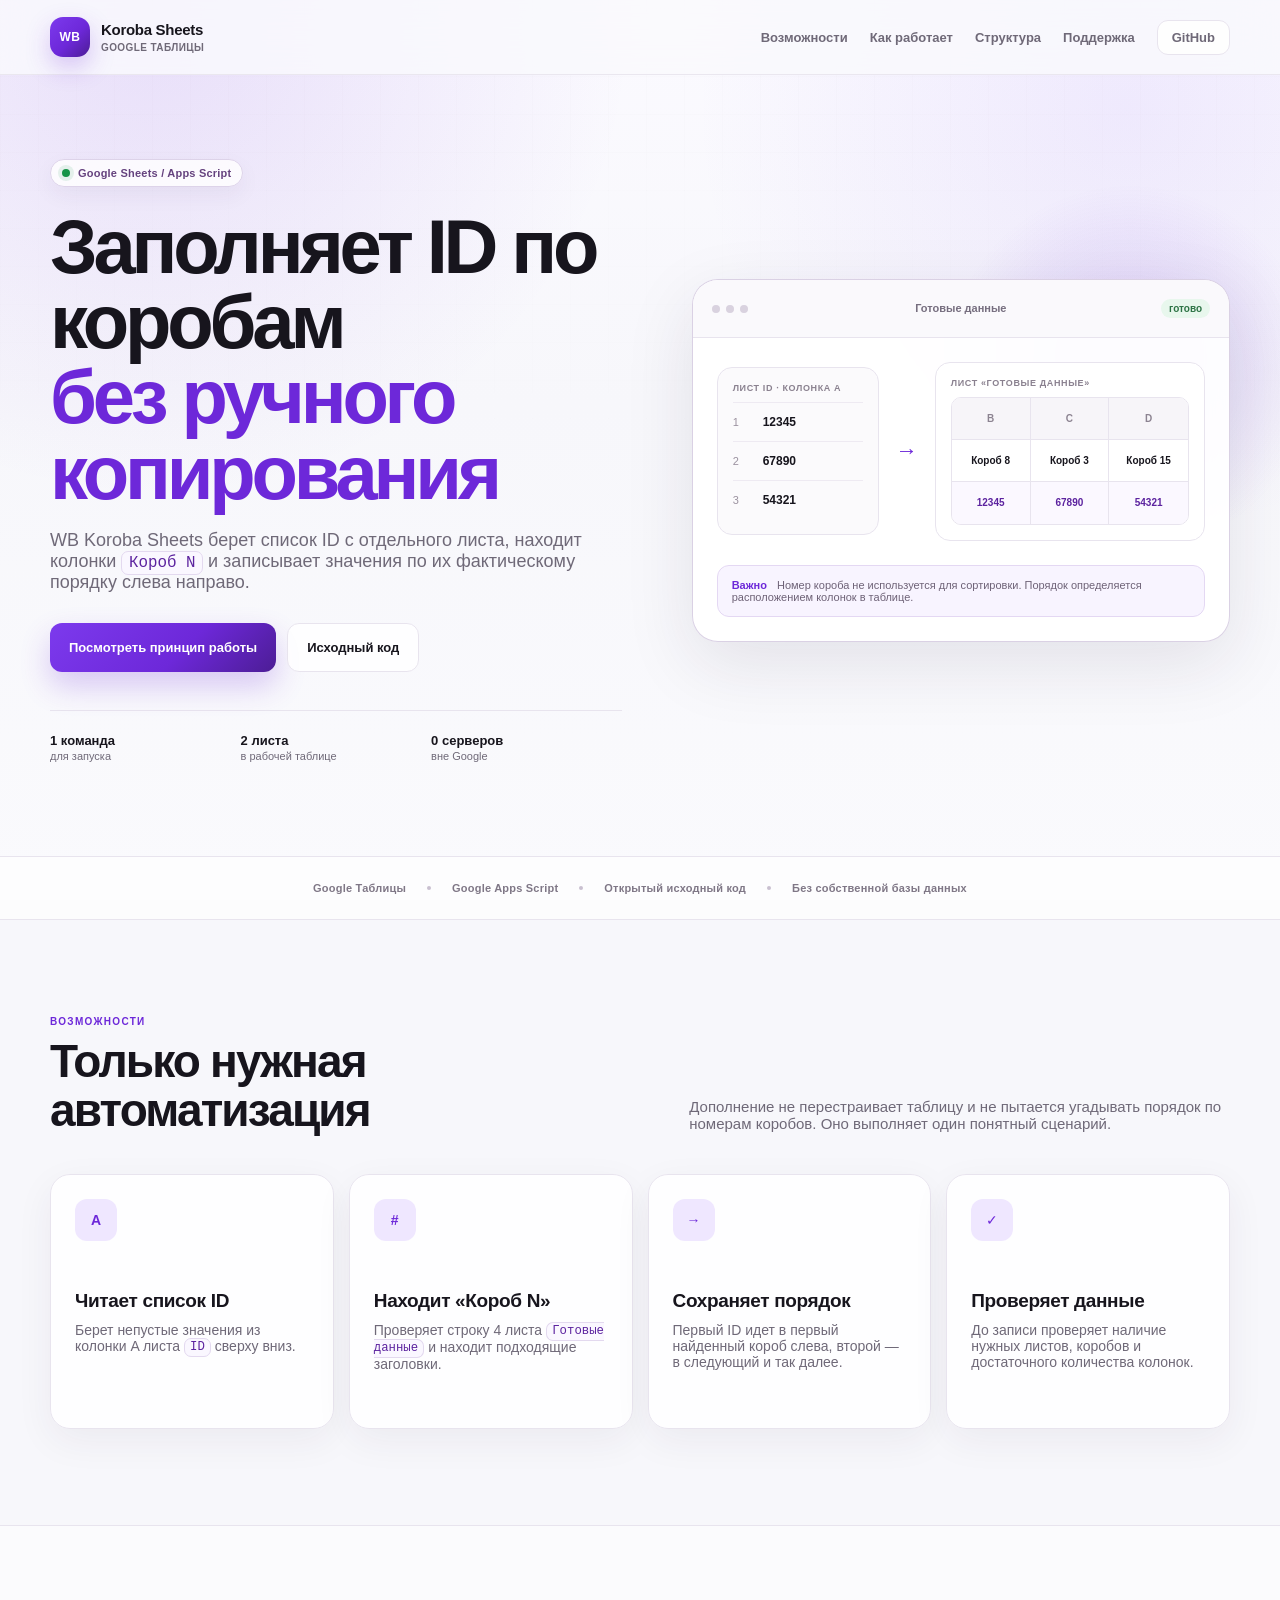
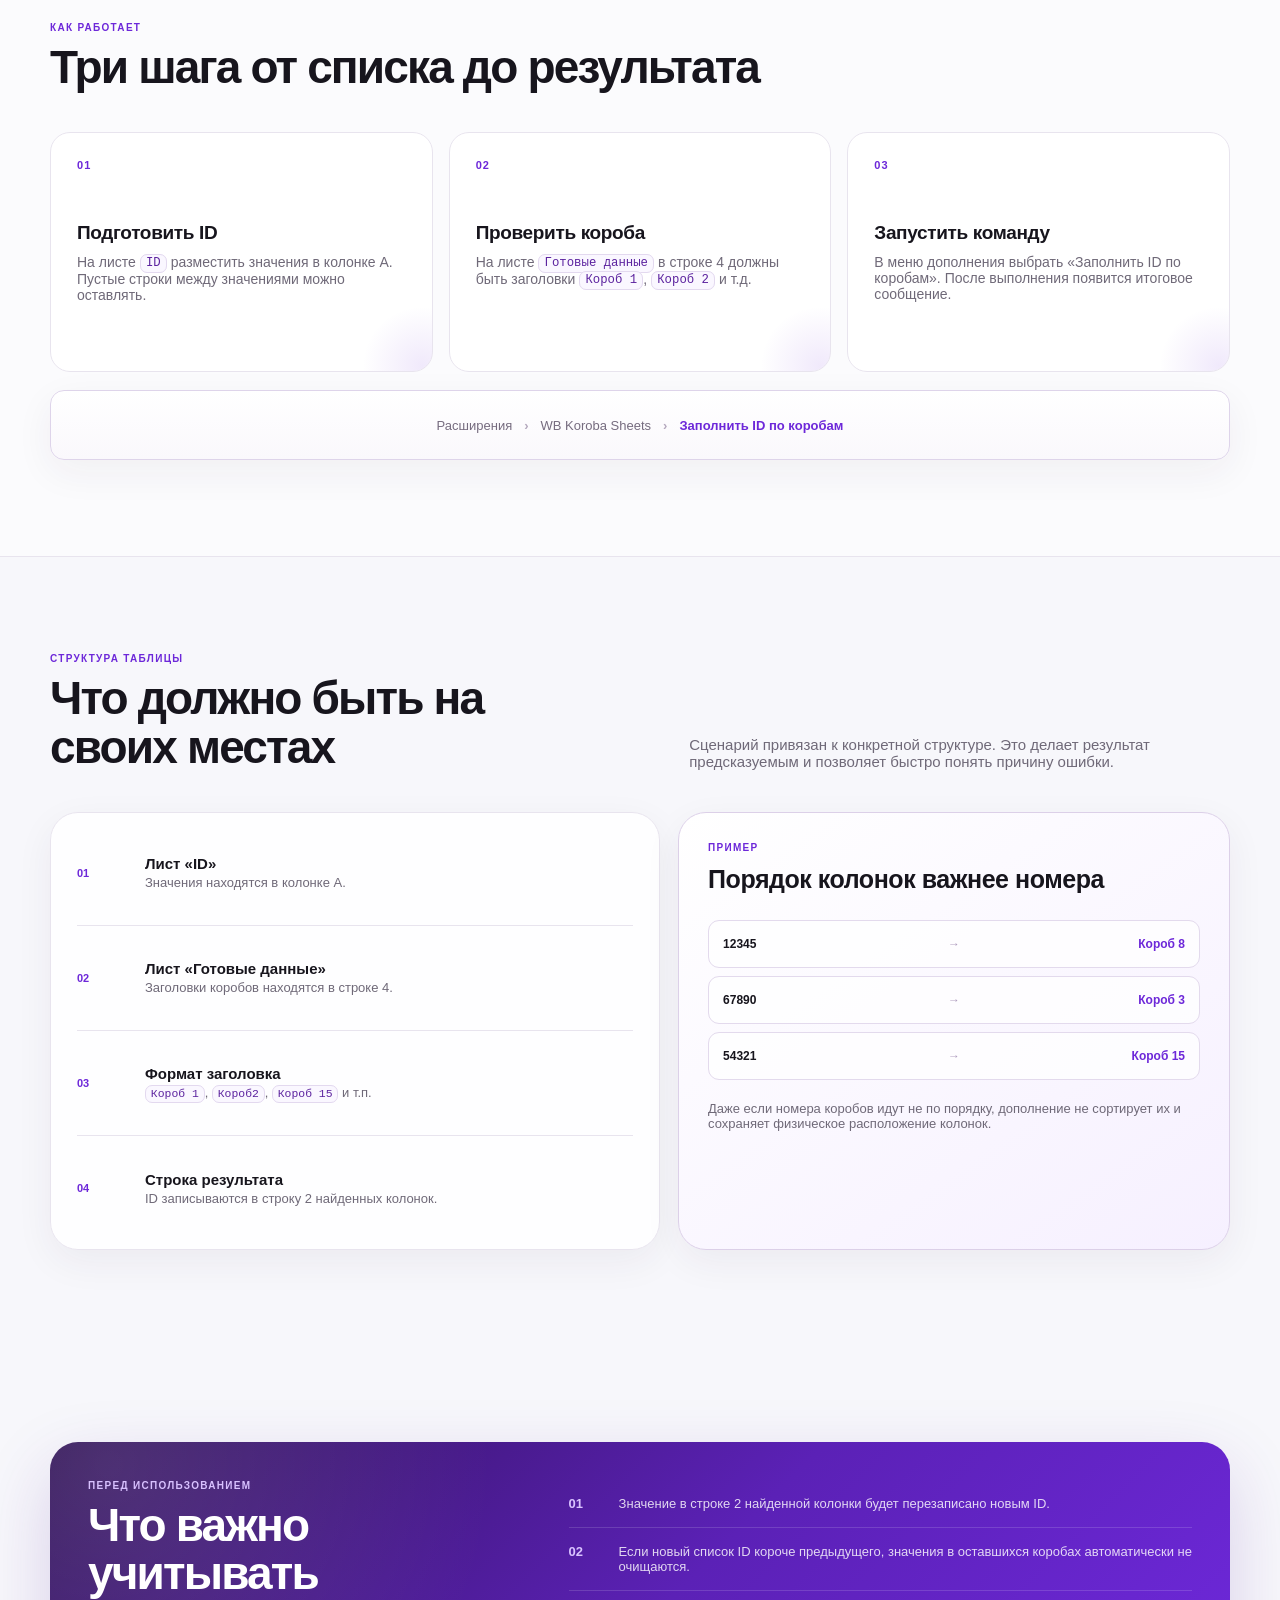
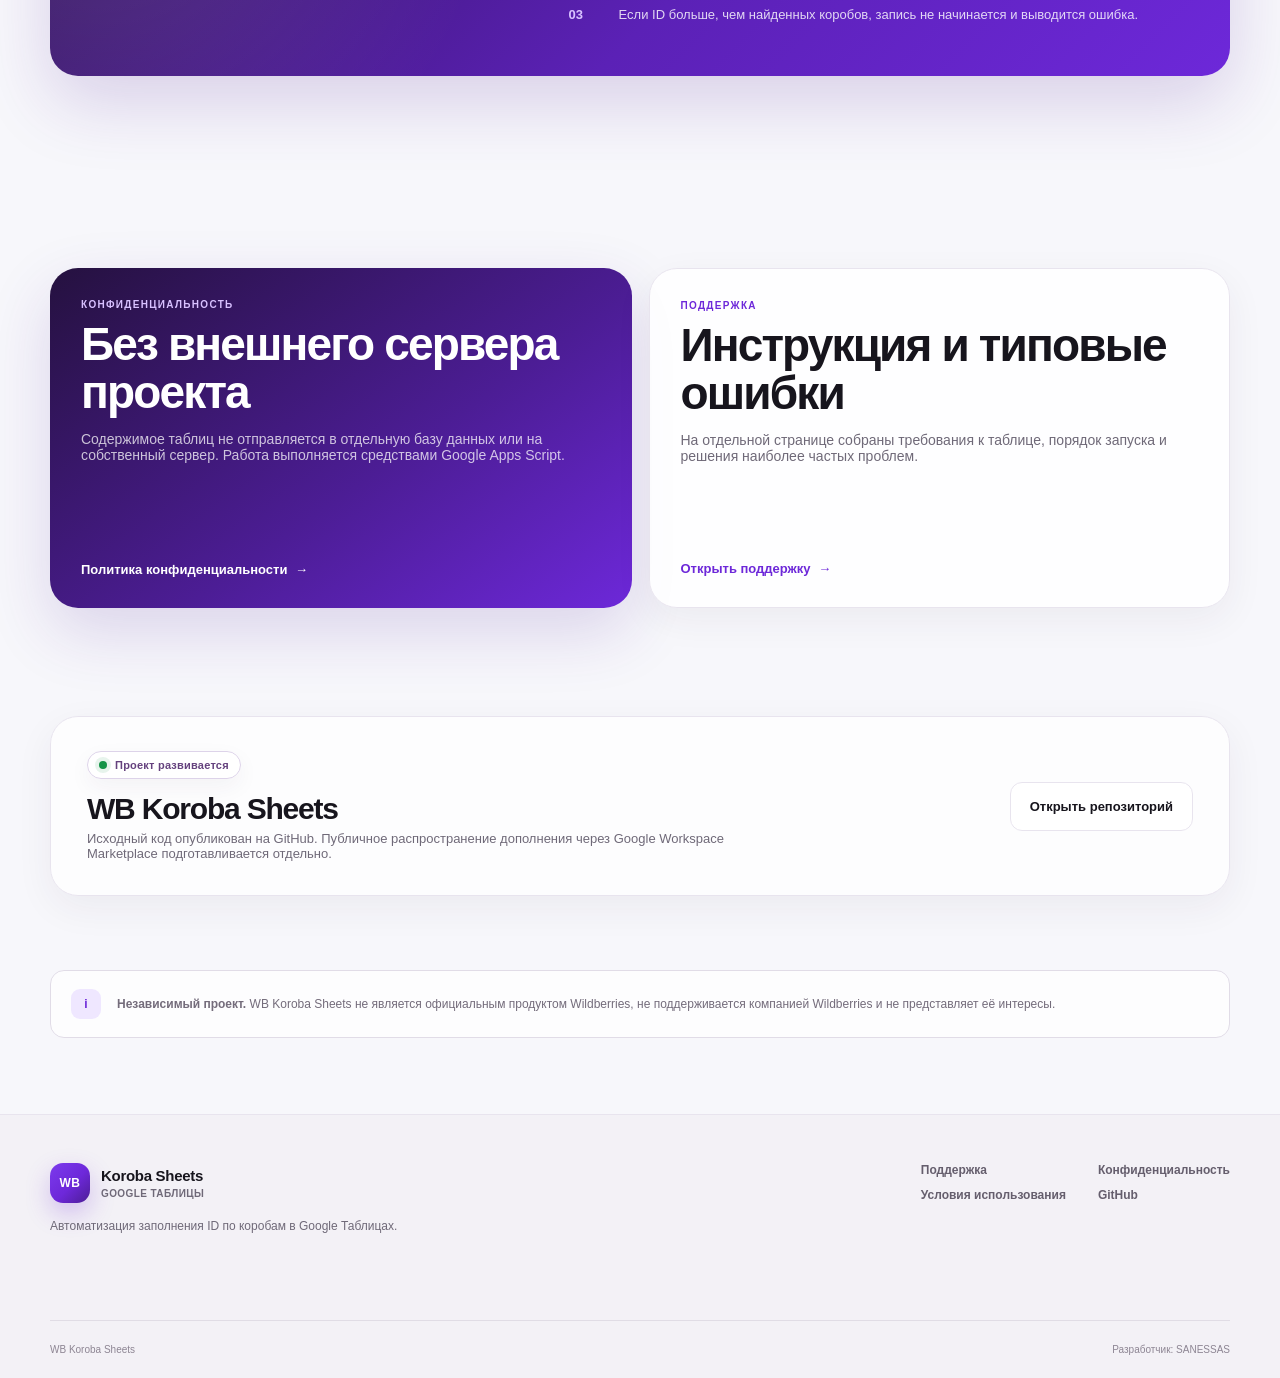
==== index.html @ a059b6b7 "Добавил сайт в корень репозитория" ====
<!doctype html>
<html lang="ru">
<head>
  <meta charset="utf-8">
  <meta name="viewport" content="width=device-width, initial-scale=1">
  <meta name="theme-color" content="#6d28d9">
  <meta name="description" content="WB Koroba Sheets — дополнение для Google Таблиц, которое переносит ID из листа ID в колонки коробов слева направо.">
  <meta name="author" content="SANESSAS">
  <meta property="og:title" content="WB Koroba Sheets">
  <meta property="og:description" content="Заполнение ID по коробам в Google Таблицах без ручного копирования.">
  <meta property="og:type" content="website">
  <meta property="og:url" content="https://sanessas.github.io/wb_koroba_sheets/">
  <title>WB Koroba Sheets — заполнение ID по коробам</title>
  <link rel="canonical" href="https://sanessas.github.io/wb_koroba_sheets/">
  <link rel="icon" href="favicon.svg" type="image/svg+xml">
  <link rel="stylesheet" href="style.css">
</head>
<body>
  <div class="ambient" aria-hidden="true"></div>

  <header class="site-header">
    <div class="container header-inner">
      <a class="brand" href="index.html" aria-label="WB Koroba Sheets — главная">
        <span class="brand-mark">WB</span>
        <span class="brand-copy">
          <strong>Koroba Sheets</strong>
          <small>Google Таблицы</small>
        </span>
      </a>

      <nav class="nav" aria-label="Основная навигация">
        <a href="#features">Возможности</a>
        <a href="#how">Как работает</a>
        <a href="#requirements">Структура</a>
        <a href="support.html">Поддержка</a>
        <a class="nav-button" href="https://github.com/SANESSAS/wb_koroba_sheets">GitHub</a>
      </nav>
    </div>
  </header>

  <main>
    <section class="hero container">
      <div class="hero-copy">
        <div class="eyebrow"><span class="status-dot"></span> Google Sheets / Apps Script</div>
        <h1>Заполняет ID по коробам <span>без ручного копирования</span></h1>
        <p class="hero-lead">WB Koroba Sheets берет список ID с отдельного листа, находит колонки <code>Короб N</code> и записывает значения по их фактическому порядку слева направо.</p>

        <div class="hero-actions">
          <a class="button primary" href="#how">Посмотреть принцип работы</a>
          <a class="button secondary" href="https://github.com/SANESSAS/wb_koroba_sheets">Исходный код</a>
        </div>

        <div class="hero-facts" aria-label="Основные свойства">
          <div><strong>1 команда</strong><span>для запуска</span></div>
          <div><strong>2 листа</strong><span>в рабочей таблице</span></div>
          <div><strong>0 серверов</strong><span>вне Google</span></div>
        </div>
      </div>

      <div class="hero-demo" aria-label="Схема работы дополнения">
        <div class="demo-window">
          <div class="demo-topbar">
            <div class="traffic" aria-hidden="true"><i></i><i></i><i></i></div>
            <span>Готовые данные</span>
            <span class="ready">готово</span>
          </div>

          <div class="demo-body">
            <div class="source-list">
              <div class="panel-label">Лист ID · колонка A</div>
              <div class="id-row"><span>1</span><b>12345</b></div>
              <div class="id-row"><span>2</span><b>67890</b></div>
              <div class="id-row"><span>3</span><b>54321</b></div>
            </div>

            <div class="flow-arrow" aria-hidden="true">→</div>

            <div class="target-sheet">
              <div class="panel-label">Лист «Готовые данные»</div>
              <div class="sheet-grid">
                <div class="sheet-cell muted">B</div><div class="sheet-cell muted">C</div><div class="sheet-cell muted">D</div>
                <div class="sheet-cell heading">Короб 8</div><div class="sheet-cell heading">Короб 3</div><div class="sheet-cell heading">Короб 15</div>
                <div class="sheet-cell result">12345</div><div class="sheet-cell result">67890</div><div class="sheet-cell result">54321</div>
              </div>
            </div>
          </div>

          <div class="demo-note"><span>Важно</span> Номер короба не используется для сортировки. Порядок определяется расположением колонок в таблице.</div>
        </div>
      </div>
    </section>

    <section class="tech-strip">
      <div class="container tech-strip-inner">
        <span>Google Таблицы</span><i></i>
        <span>Google Apps Script</span><i></i>
        <span>Открытый исходный код</span><i></i>
        <span>Без собственной базы данных</span>
      </div>
    </section>

    <section class="section container" id="features">
      <div class="section-heading">
        <div>
          <span class="kicker">Возможности</span>
          <h2>Только нужная автоматизация</h2>
        </div>
        <p>Дополнение не перестраивает таблицу и не пытается угадывать порядок по номерам коробов. Оно выполняет один понятный сценарий.</p>
      </div>

      <div class="feature-grid">
        <article class="feature-card">
          <span class="feature-icon">A</span>
          <h3>Читает список ID</h3>
          <p>Берет непустые значения из колонки A листа <code>ID</code> сверху вниз.</p>
        </article>
        <article class="feature-card">
          <span class="feature-icon">#</span>
          <h3>Находит «Короб N»</h3>
          <p>Проверяет строку 4 листа <code>Готовые данные</code> и находит подходящие заголовки.</p>
        </article>
        <article class="feature-card">
          <span class="feature-icon">→</span>
          <h3>Сохраняет порядок</h3>
          <p>Первый ID идет в первый найденный короб слева, второй — в следующий и так далее.</p>
        </article>
        <article class="feature-card">
          <span class="feature-icon">✓</span>
          <h3>Проверяет данные</h3>
          <p>До записи проверяет наличие нужных листов, коробов и достаточного количества колонок.</p>
        </article>
      </div>
    </section>

    <section class="section section-soft" id="how">
      <div class="container">
        <div class="section-heading compact">
          <div>
            <span class="kicker">Как работает</span>
            <h2>Три шага от списка до результата</h2>
          </div>
        </div>

        <div class="steps">
          <article class="step">
            <div class="step-number">01</div>
            <div>
              <h3>Подготовить ID</h3>
              <p>На листе <code>ID</code> разместить значения в колонке A. Пустые строки между значениями можно оставлять.</p>
            </div>
          </article>
          <article class="step">
            <div class="step-number">02</div>
            <div>
              <h3>Проверить короба</h3>
              <p>На листе <code>Готовые данные</code> в строке 4 должны быть заголовки <code>Короб 1</code>, <code>Короб 2</code> и т.д.</p>
            </div>
          </article>
          <article class="step">
            <div class="step-number">03</div>
            <div>
              <h3>Запустить команду</h3>
              <p>В меню дополнения выбрать «Заполнить ID по коробам». После выполнения появится итоговое сообщение.</p>
            </div>
          </article>
        </div>

        <div class="menu-preview" aria-label="Путь к команде в Google Таблицах">
          <span>Расширения</span><b>›</b><span>WB Koroba Sheets</span><b>›</b><strong>Заполнить ID по коробам</strong>
        </div>
      </div>
    </section>

    <section class="section container" id="requirements">
      <div class="section-heading">
        <div>
          <span class="kicker">Структура таблицы</span>
          <h2>Что должно быть на своих местах</h2>
        </div>
        <p>Сценарий привязан к конкретной структуре. Это делает результат предсказуемым и позволяет быстро понять причину ошибки.</p>
      </div>

      <div class="requirements-layout">
        <div class="requirement-list">
          <div class="requirement"><span>01</span><div><strong>Лист «ID»</strong><p>Значения находятся в колонке A.</p></div></div>
          <div class="requirement"><span>02</span><div><strong>Лист «Готовые данные»</strong><p>Заголовки коробов находятся в строке 4.</p></div></div>
          <div class="requirement"><span>03</span><div><strong>Формат заголовка</strong><p><code>Короб 1</code>, <code>Короб2</code>, <code>Короб 15</code> и т.п.</p></div></div>
          <div class="requirement"><span>04</span><div><strong>Строка результата</strong><p>ID записываются в строку 2 найденных колонок.</p></div></div>
        </div>

        <aside class="example-card">
          <span class="kicker">Пример</span>
          <h3>Порядок колонок важнее номера</h3>
          <div class="mapping">
            <div><span>12345</span><b>→</b><strong>Короб 8</strong></div>
            <div><span>67890</span><b>→</b><strong>Короб 3</strong></div>
            <div><span>54321</span><b>→</b><strong>Короб 15</strong></div>
          </div>
          <p>Даже если номера коробов идут не по порядку, дополнение не сортирует их и сохраняет физическое расположение колонок.</p>
        </aside>
      </div>
    </section>

    <section class="section container">
      <div class="attention-card">
        <div>
          <span class="kicker kicker-light">Перед использованием</span>
          <h2>Что важно учитывать</h2>
        </div>
        <div class="attention-list">
          <p><span>01</span> Значение в строке 2 найденной колонки будет перезаписано новым ID.</p>
          <p><span>02</span> Если новый список ID короче предыдущего, значения в оставшихся коробах автоматически не очищаются.</p>
          <p><span>03</span> Если ID больше, чем найденных коробов, запись не начинается и выводится ошибка.</p>
        </div>
      </div>
    </section>

    <section class="section container">
      <div class="trust-grid">
        <article class="trust-card purple-card">
          <span class="kicker kicker-light">Конфиденциальность</span>
          <h2>Без внешнего сервера проекта</h2>
          <p>Содержимое таблиц не отправляется в отдельную базу данных или на собственный сервер. Работа выполняется средствами Google Apps Script.</p>
          <a href="privacy.html">Политика конфиденциальности <span>→</span></a>
        </article>

        <article class="trust-card light-card">
          <span class="kicker">Поддержка</span>
          <h2>Инструкция и типовые ошибки</h2>
          <p>На отдельной странице собраны требования к таблице, порядок запуска и решения наиболее частых проблем.</p>
          <a href="support.html">Открыть поддержку <span>→</span></a>
        </article>
      </div>
    </section>

    <section class="project-status container">
      <div>
        <span class="status-badge"><i></i> Проект развивается</span>
        <h2>WB Koroba Sheets</h2>
        <p>Исходный код опубликован на GitHub. Публичное распространение дополнения через Google Workspace Marketplace подготавливается отдельно.</p>
      </div>
      <a class="button secondary" href="https://github.com/SANESSAS/wb_koroba_sheets">Открыть репозиторий</a>
    </section>

    <section class="notice container">
      <span class="notice-icon">i</span>
      <p><strong>Независимый проект.</strong> WB Koroba Sheets не является официальным продуктом Wildberries, не поддерживается компанией Wildberries и не представляет её интересы.</p>
    </section>
  </main>

  <footer class="footer">
    <div class="container footer-grid">
      <div>
        <a class="brand footer-brand" href="index.html">
          <span class="brand-mark">WB</span>
          <span class="brand-copy"><strong>Koroba Sheets</strong><small>Google Таблицы</small></span>
        </a>
        <p>Автоматизация заполнения ID по коробам в Google Таблицах.</p>
      </div>
      <div class="footer-links">
        <a href="support.html">Поддержка</a>
        <a href="privacy.html">Конфиденциальность</a>
        <a href="terms.html">Условия использования</a>
        <a href="https://github.com/SANESSAS/wb_koroba_sheets">GitHub</a>
      </div>
    </div>
    <div class="container footer-bottom">
      <span>WB Koroba Sheets</span>
      <span>Разработчик: SANESSAS</span>
    </div>
  </footer>
</body>
</html>
---- style.css ----
:root {
  color-scheme: light;
  --bg: #f7f7fb;
  --surface: #ffffff;
  --surface-soft: #f1eef8;
  --text: #17151d;
  --muted: #6f6978;
  --line: #e8e4ee;
  --purple: #6d28d9;
  --purple-dark: #4c1d95;
  --purple-light: #8b5cf6;
  --purple-soft: #efe7ff;
  --green: #159447;
  --shadow: 0 22px 70px rgba(44, 30, 60, .10);
  --shadow-soft: 0 12px 38px rgba(44, 30, 60, .06);
  --radius-xl: 28px;
  --radius-lg: 20px;
  --radius-md: 14px;
  --container: 1180px;
  font-family: Inter, ui-sans-serif, -apple-system, BlinkMacSystemFont, "Segoe UI", Roboto, Arial, sans-serif;
  font-synthesis: none;
  text-rendering: optimizeLegibility;
}

* { box-sizing: border-box; }
html { scroll-behavior: smooth; }
body {
  margin: 0;
  color: var(--text);
  background: var(--bg);
  line-height: 1.6;
  overflow-x: hidden;
}
body, button, input, textarea { font: inherit; }
a { color: inherit; }
img { max-width: 100%; }
::selection { background: #dac7ff; color: #26123f; }

code {
  padding: .12em .42em;
  border: 1px solid #e3d9ef;
  border-radius: 7px;
  background: #faf7ff;
  color: #5c239f;
  font-family: "SFMono-Regular", Consolas, "Liberation Mono", monospace;
  font-size: .88em;
}

.ambient {
  position: fixed;
  inset: 0;
  z-index: -2;
  pointer-events: none;
  background:
    radial-gradient(circle at 12% 2%, rgba(109, 40, 217, .13), transparent 30rem),
    radial-gradient(circle at 88% 12%, rgba(139, 92, 246, .10), transparent 27rem),
    linear-gradient(180deg, #fbfaff 0%, #f7f7fb 45%, #fafafd 100%);
}
.ambient::after {
  content: "";
  position: absolute;
  inset: 0;
  opacity: .45;
  background-image:
    linear-gradient(rgba(65, 46, 82, .025) 1px, transparent 1px),
    linear-gradient(90deg, rgba(65, 46, 82, .025) 1px, transparent 1px);
  background-size: 38px 38px;
  mask-image: linear-gradient(to bottom, #000 0%, transparent 75%);
}

.container {
  width: min(var(--container), calc(100% - 40px));
  margin-inline: auto;
}

.site-header {
  position: sticky;
  top: 0;
  z-index: 100;
  border-bottom: 1px solid rgba(232, 228, 238, .85);
  background: rgba(250, 250, 253, .84);
  backdrop-filter: blur(18px);
  -webkit-backdrop-filter: blur(18px);
}
.header-inner {
  min-height: 74px;
  display: flex;
  align-items: center;
  justify-content: space-between;
  gap: 30px;
}

.brand {
  display: inline-flex;
  align-items: center;
  gap: 11px;
  text-decoration: none;
  flex: 0 0 auto;
}
.brand-mark {
  width: 40px;
  height: 40px;
  display: grid;
  place-items: center;
  border-radius: 13px;
  color: #fff;
  background: linear-gradient(135deg, #7c3aed 0%, #6d28d9 55%, #4c1d95 100%);
  box-shadow: 0 10px 25px rgba(109, 40, 217, .25);
  font-size: 12px;
  font-weight: 900;
  letter-spacing: .04em;
}
.brand-copy { display: grid; line-height: 1.15; }
.brand-copy strong {
  font-size: 15px;
  letter-spacing: -.02em;
}
.brand-copy small {
  margin-top: 4px;
  color: var(--muted);
  font-size: 10px;
  font-weight: 650;
  letter-spacing: .04em;
  text-transform: uppercase;
}

.nav {
  display: flex;
  align-items: center;
  gap: 22px;
  color: var(--muted);
  font-size: 13px;
  font-weight: 720;
}
.nav a {
  text-decoration: none;
  transition: color .18s ease, transform .18s ease, border-color .18s ease, background .18s ease;
}
.nav > a:not(.nav-button):hover { color: var(--text); }
.nav-button {
  padding: 9px 14px;
  border: 1px solid var(--line);
  border-radius: 11px;
  background: rgba(255, 255, 255, .8);
}
.nav-button:hover {
  color: var(--text);
  border-color: #d7d0df;
  transform: translateY(-1px);
}

.hero {
  min-height: 720px;
  padding: 84px 0 94px;
  display: grid;
  grid-template-columns: 1.03fr .97fr;
  align-items: center;
  gap: 70px;
}
.hero-copy { max-width: 670px; }
.eyebrow,
.status-badge {
  width: fit-content;
  display: inline-flex;
  align-items: center;
  gap: 8px;
  padding: 7px 11px;
  border: 1px solid #ddd3e9;
  border-radius: 999px;
  color: #65427e;
  background: rgba(255, 255, 255, .8);
  box-shadow: 0 8px 22px rgba(60, 42, 77, .05);
  font-size: 11px;
  font-weight: 800;
  letter-spacing: .02em;
}
.status-dot,
.status-badge i {
  width: 8px;
  height: 8px;
  border-radius: 50%;
  background: var(--green);
  box-shadow: 0 0 0 4px rgba(21, 148, 71, .10);
}

h1, h2, h3, p { margin-top: 0; }
h1 {
  margin: 22px 0 20px;
  font-size: clamp(48px, 6vw, 76px);
  line-height: .99;
  letter-spacing: -.055em;
}
h1 span,
h1 em {
  display: block;
  color: var(--purple);
  font-style: normal;
}
h2 {
  margin-bottom: 14px;
  font-size: clamp(31px, 4vw, 46px);
  line-height: 1.06;
  letter-spacing: -.04em;
}
h3 {
  margin-bottom: 8px;
  font-size: 19px;
  line-height: 1.28;
  letter-spacing: -.018em;
}

.hero-lead {
  max-width: 640px;
  margin-bottom: 0;
  color: var(--muted);
  font-size: 18px;
}
.hero-actions {
  margin-top: 30px;
  display: flex;
  flex-wrap: wrap;
  gap: 11px;
}
.button {
  min-height: 49px;
  display: inline-flex;
  align-items: center;
  justify-content: center;
  padding: 0 19px;
  border-radius: 12px;
  text-decoration: none;
  font-size: 13px;
  font-weight: 820;
  transition: transform .18s ease, box-shadow .18s ease, border-color .18s ease;
}
.button:hover { transform: translateY(-2px); }
.button.primary {
  color: #fff;
  background: linear-gradient(135deg, #7c3aed, #6d28d9 58%, #4c1d95);
  box-shadow: 0 14px 30px rgba(109, 40, 217, .24);
}
.button.secondary {
  border: 1px solid var(--line);
  background: rgba(255, 255, 255, .82);
}
.button.secondary:hover { border-color: #d4ccde; }

.hero-facts {
  margin-top: 38px;
  padding-top: 22px;
  border-top: 1px solid var(--line);
  display: grid;
  grid-template-columns: repeat(3, 1fr);
}
.hero-facts div { padding-right: 18px; }
.hero-facts strong,
.hero-facts span { display: block; }
.hero-facts strong {
  margin-bottom: 2px;
  font-size: 13px;
  font-weight: 850;
}
.hero-facts span {
  color: var(--muted);
  font-size: 11px;
}

.hero-demo { position: relative; }
.hero-demo::before {
  content: "";
  position: absolute;
  width: 390px;
  height: 390px;
  right: -95px;
  top: -105px;
  z-index: -1;
  border-radius: 50%;
  background: radial-gradient(circle, rgba(109, 40, 217, .18), transparent 67%);
}
.demo-window {
  overflow: hidden;
  border: 1px solid rgba(216, 207, 227, .95);
  border-radius: 26px;
  background: rgba(255, 255, 255, .92);
  box-shadow: var(--shadow);
  backdrop-filter: blur(16px);
}
.demo-topbar {
  min-height: 58px;
  padding: 0 19px;
  display: grid;
  grid-template-columns: 1fr auto 1fr;
  align-items: center;
  border-bottom: 1px solid var(--line);
  color: #766e7f;
  background: rgba(250, 249, 252, .94);
  font-size: 11px;
  font-weight: 760;
}
.traffic { display: flex; gap: 6px; }
.traffic i {
  width: 8px;
  height: 8px;
  border-radius: 50%;
  background: #d9d2df;
}
.ready {
  justify-self: end;
  padding: 4px 8px;
  border-radius: 999px;
  color: #2e7446;
  background: #e8f7ed;
  font-size: 10px;
}
.demo-body {
  padding: 24px;
  display: grid;
  grid-template-columns: .75fr auto 1.25fr;
  align-items: center;
  gap: 17px;
}
.panel-label {
  margin-bottom: 9px;
  color: #8a818f;
  font-size: 9px;
  font-weight: 800;
  letter-spacing: .07em;
  text-transform: uppercase;
}
.source-list {
  padding: 15px;
  border: 1px solid var(--line);
  border-radius: 15px;
  background: #fbfafc;
}
.id-row {
  min-height: 39px;
  display: grid;
  grid-template-columns: 22px 1fr;
  align-items: center;
  gap: 8px;
  border-top: 1px solid #eeeaf2;
  font-size: 11px;
}
.id-row:first-of-type { border-top: 0; }
.id-row span { color: #9a919f; }
.id-row b { font-size: 12px; }
.flow-arrow {
  color: var(--purple);
  font-size: 22px;
  font-weight: 900;
}
.target-sheet {
  padding: 15px;
  border: 1px solid var(--line);
  border-radius: 15px;
  background: #fff;
}
.sheet-grid {
  display: grid;
  grid-template-columns: repeat(3, 1fr);
  overflow: hidden;
  border: 1px solid var(--line);
  border-radius: 10px;
}
.sheet-cell {
  min-height: 42px;
  display: grid;
  place-items: center;
  padding: 6px;
  border-right: 1px solid var(--line);
  border-bottom: 1px solid var(--line);
  text-align: center;
  font-size: 10px;
}
.sheet-cell:nth-child(3n) { border-right: 0; }
.sheet-cell:nth-last-child(-n+3) { border-bottom: 0; }
.sheet-cell.muted {
  color: #8c8391;
  background: #f7f5f9;
  font-weight: 730;
}
.sheet-cell.heading { font-weight: 800; }
.sheet-cell.result {
  color: #5c239f;
  background: #fbf8ff;
  font-weight: 900;
}
.demo-note {
  margin: 0 24px 24px;
  padding: 13px 14px;
  border: 1px solid #e4d8f3;
  border-radius: 12px;
  color: #6e6277;
  background: #f8f4ff;
  font-size: 11px;
}
.demo-note span {
  margin-right: 7px;
  color: var(--purple);
  font-weight: 850;
}

.tech-strip {
  border-top: 1px solid var(--line);
  border-bottom: 1px solid var(--line);
  background: rgba(255, 255, 255, .58);
}
.tech-strip-inner {
  min-height: 62px;
  display: flex;
  align-items: center;
  justify-content: center;
  flex-wrap: wrap;
  gap: 14px 21px;
  color: #7f7786;
  font-size: 11px;
  font-weight: 760;
  letter-spacing: .02em;
}
.tech-strip-inner i {
  width: 4px;
  height: 4px;
  border-radius: 50%;
  background: #c9c0d0;
}

.section { padding: 96px 0; }
.section-soft {
  border-top: 1px solid var(--line);
  border-bottom: 1px solid var(--line);
  background: rgba(255, 255, 255, .55);
}
.section-heading {
  margin-bottom: 40px;
  display: grid;
  grid-template-columns: 1fr .95fr;
  align-items: end;
  gap: 70px;
}
.section-heading.compact { grid-template-columns: 1fr; }
.section-heading h2 { margin-bottom: 0; }
.section-heading > p {
  max-width: 610px;
  margin-bottom: 2px;
  color: var(--muted);
  font-size: 15px;
}
.kicker {
  display: block;
  margin-bottom: 10px;
  color: var(--purple);
  font-size: 10px;
  font-weight: 900;
  letter-spacing: .13em;
  text-transform: uppercase;
}
.kicker-light { color: #d8c1ff; }

.feature-grid {
  display: grid;
  grid-template-columns: repeat(4, 1fr);
  gap: 15px;
}
.feature-card {
  min-height: 255px;
  padding: 24px;
  border: 1px solid var(--line);
  border-radius: var(--radius-lg);
  background: rgba(255, 255, 255, .82);
  box-shadow: var(--shadow-soft);
  transition: transform .2s ease, border-color .2s ease, box-shadow .2s ease;
}
.feature-card:hover {
  transform: translateY(-3px);
  border-color: #d9cde5;
  box-shadow: 0 20px 48px rgba(44, 30, 60, .09);
}
.feature-icon {
  width: 42px;
  height: 42px;
  margin-bottom: 48px;
  display: grid;
  place-items: center;
  border-radius: 12px;
  color: var(--purple);
  background: var(--purple-soft);
  font-size: 14px;
  font-weight: 900;
}
.feature-card p {
  margin-bottom: 0;
  color: var(--muted);
  font-size: 14px;
}

.steps {
  display: grid;
  grid-template-columns: repeat(3, 1fr);
  gap: 16px;
}
.step {
  position: relative;
  min-height: 240px;
  padding: 26px;
  overflow: hidden;
  border: 1px solid var(--line);
  border-radius: var(--radius-lg);
  background: #fff;
}
.step::after {
  content: "";
  position: absolute;
  width: 120px;
  height: 120px;
  right: -50px;
  bottom: -55px;
  border-radius: 50%;
  background: radial-gradient(circle, rgba(109, 40, 217, .10), transparent 70%);
}
.step-number {
  margin-bottom: 50px;
  color: var(--purple);
  font-size: 11px;
  font-weight: 900;
  letter-spacing: .1em;
}
.step p {
  margin-bottom: 0;
  color: var(--muted);
  font-size: 14px;
}
.menu-preview {
  margin-top: 18px;
  min-height: 70px;
  padding: 15px 18px;
  display: flex;
  align-items: center;
  justify-content: center;
  flex-wrap: wrap;
  gap: 8px 12px;
  border: 1px solid #ded4ea;
  border-radius: var(--radius-md);
  background: linear-gradient(180deg, #fff, #faf8fc);
  box-shadow: var(--shadow-soft);
  color: #766c7f;
  font-size: 13px;
}
.menu-preview b { color: #b4a8bd; }
.menu-preview strong { color: var(--purple); }

.requirements-layout {
  display: grid;
  grid-template-columns: 1.05fr .95fr;
  gap: 18px;
  align-items: stretch;
}
.requirement-list {
  padding: 8px 26px;
  border: 1px solid var(--line);
  border-radius: var(--radius-xl);
  background: rgba(255, 255, 255, .84);
  box-shadow: var(--shadow-soft);
}
.requirement {
  min-height: 105px;
  display: grid;
  grid-template-columns: 52px 1fr;
  align-items: center;
  gap: 16px;
  border-bottom: 1px solid var(--line);
}
.requirement:last-child { border-bottom: 0; }
.requirement > span {
  color: var(--purple);
  font-size: 11px;
  font-weight: 900;
}
.requirement strong {
  display: block;
  margin-bottom: 3px;
  font-size: 15px;
}
.requirement p {
  margin-bottom: 0;
  color: var(--muted);
  font-size: 13px;
}
.example-card {
  padding: 29px;
  border: 1px solid #dcd0e8;
  border-radius: var(--radius-xl);
  background: linear-gradient(145deg, #ffffff, #f6f0ff);
  box-shadow: var(--shadow-soft);
}
.example-card h3 { font-size: 25px; }
.mapping {
  margin: 25px 0 21px;
  display: grid;
  gap: 8px;
}
.mapping div {
  min-height: 48px;
  padding: 0 14px;
  display: grid;
  grid-template-columns: 1fr auto 1fr;
  align-items: center;
  gap: 12px;
  border: 1px solid #e3daed;
  border-radius: 11px;
  background: rgba(255, 255, 255, .78);
  font-size: 12px;
}
.mapping span { font-weight: 800; }
.mapping b { color: #b09dbf; }
.mapping strong { color: var(--purple); text-align: right; }
.example-card > p {
  margin-bottom: 0;
  color: var(--muted);
  font-size: 13px;
}

.attention-card {
  padding: 38px;
  display: grid;
  grid-template-columns: .8fr 1.2fr;
  gap: 65px;
  border-radius: var(--radius-xl);
  color: #fff;
  background:
    radial-gradient(circle at 5% 10%, rgba(255, 255, 255, .12), transparent 24rem),
    linear-gradient(135deg, #301256, #5b21b6 55%, #6d28d9);
  box-shadow: 0 26px 70px rgba(76, 29, 149, .18);
}
.attention-card h2 { margin-bottom: 0; }
.attention-list { display: grid; }
.attention-list p {
  margin: 0;
  padding: 16px 0;
  display: grid;
  grid-template-columns: 38px 1fr;
  gap: 12px;
  border-bottom: 1px solid rgba(255, 255, 255, .14);
  color: rgba(255, 255, 255, .82);
  font-size: 13px;
}
.attention-list p:last-child { border-bottom: 0; }
.attention-list span {
  color: #d9c3ff;
  font-weight: 900;
}

.trust-grid {
  display: grid;
  grid-template-columns: 1fr 1fr;
  gap: 17px;
}
.trust-card {
  min-height: 340px;
  padding: 31px;
  display: flex;
  flex-direction: column;
  border-radius: var(--radius-xl);
}
.trust-card h2 { max-width: 500px; }
.trust-card p {
  max-width: 540px;
  margin-bottom: 0;
  font-size: 14px;
}
.trust-card a {
  width: fit-content;
  margin-top: auto;
  text-decoration: none;
  font-size: 13px;
  font-weight: 800;
}
.trust-card a span { margin-left: 4px; transition: margin .18s ease; }
.trust-card a:hover span { margin-left: 8px; }
.purple-card {
  color: #fff;
  background: linear-gradient(145deg, #25113f, #4c1d95 58%, #6d28d9);
  box-shadow: 0 24px 65px rgba(76, 29, 149, .16);
}
.purple-card p { color: rgba(255, 255, 255, .74); }
.light-card {
  border: 1px solid var(--line);
  background: rgba(255, 255, 255, .85);
  box-shadow: var(--shadow-soft);
}
.light-card p { color: var(--muted); }
.light-card a { color: var(--purple); }

.project-status {
  margin-top: 12px;
  margin-bottom: 74px;
  padding: 34px 36px;
  display: flex;
  align-items: center;
  justify-content: space-between;
  gap: 34px;
  border: 1px solid var(--line);
  border-radius: var(--radius-xl);
  background: rgba(255, 255, 255, .72);
  box-shadow: var(--shadow-soft);
}
.project-status h2 {
  margin: 14px 0 7px;
  font-size: 30px;
}
.project-status p {
  max-width: 700px;
  margin-bottom: 0;
  color: var(--muted);
  font-size: 13px;
}

.notice {
  margin-bottom: 76px;
  padding: 18px 20px;
  display: grid;
  grid-template-columns: 34px 1fr;
  align-items: center;
  gap: 12px;
  border: 1px solid #e1dce7;
  border-radius: 14px;
  background: rgba(255, 255, 255, .67);
}
.notice-icon {
  width: 30px;
  height: 30px;
  display: grid;
  place-items: center;
  border-radius: 9px;
  color: var(--purple);
  background: var(--purple-soft);
  font-size: 12px;
  font-weight: 900;
}
.notice p {
  margin-bottom: 0;
  color: #746c7b;
  font-size: 12px;
}

.footer {
  border-top: 1px solid var(--line);
  background: #f3f1f6;
}
.footer-grid {
  min-height: 205px;
  padding: 48px 0;
  display: grid;
  grid-template-columns: 1fr auto;
  gap: 60px;
  align-items: start;
}
.footer-brand { margin-bottom: 16px; }
.footer-grid > div:first-child > p {
  max-width: 410px;
  margin-bottom: 0;
  color: var(--muted);
  font-size: 12px;
}
.footer-links {
  display: grid;
  grid-template-columns: repeat(2, auto);
  gap: 11px 32px;
}
.footer-links a {
  color: #655e6d;
  text-decoration: none;
  font-size: 12px;
  font-weight: 680;
}
.footer-links a:hover { color: var(--purple); }
.footer-bottom {
  min-height: 58px;
  display: flex;
  align-items: center;
  justify-content: space-between;
  gap: 20px;
  border-top: 1px solid #e0dce5;
  color: #8d8593;
  font-size: 10px;
}

/* Подстраницы */
.subpage { background: #f8f8fb; }
.subpage .site-header { background: rgba(248, 248, 251, .88); }
.subpage-main { min-height: 70vh; }
.subpage-hero {
  padding: 72px 0 58px;
  border-bottom: 1px solid var(--line);
  background:
    radial-gradient(circle at 12% 0%, rgba(109, 40, 217, .12), transparent 25rem),
    linear-gradient(180deg, #fbfaff, #f8f8fb);
}
.subpage-hero .container { max-width: 900px; }
.subpage-hero h1 {
  margin: 18px 0 18px;
  max-width: 800px;
  font-size: clamp(44px, 6vw, 68px);
}
.subpage-hero .lead {
  max-width: 670px;
  margin-bottom: 0;
  color: var(--muted);
  font-size: 17px;
}
.back {
  display: inline-block;
  margin-bottom: 24px;
  color: #756d7c;
  text-decoration: none;
  font-size: 12px;
  font-weight: 750;
}
.back:hover { color: var(--purple); }
.meta-line {
  margin-top: 28px;
  padding-top: 18px;
  display: flex;
  justify-content: space-between;
  gap: 16px;
  border-top: 1px solid var(--line);
  color: #8d8593;
  font-size: 10px;
}

.document {
  width: min(840px, calc(100% - 40px));
  margin: 0 auto;
  padding: 66px 0 90px;
}
.document section {
  margin-bottom: 15px;
  padding: 30px 32px;
  border: 1px solid var(--line);
  border-radius: 18px;
  background: #fff;
  box-shadow: 0 9px 30px rgba(44, 30, 60, .04);
}
.document section:last-child { margin-bottom: 0; }
.document h2 {
  margin-bottom: 13px;
  font-size: 25px;
  letter-spacing: -.025em;
}
.document h3 { font-size: 16px; }
.document p,
.document li {
  color: #696270;
  font-size: 14px;
}
.document p:last-child { margin-bottom: 0; }
.document ul,
.document ol {
  margin: 12px 0 0;
  padding-left: 20px;
}
.document li + li { margin-top: 7px; }
.document a { color: var(--purple); text-decoration-thickness: 1px; text-underline-offset: 3px; }
.info-box {
  margin-top: 18px;
  padding: 16px 17px;
  border: 1px solid #dfd4eb;
  border-radius: 12px;
  background: #f8f4ff;
}
.info-box p { margin: 0; }
.support-grid {
  margin-top: 18px;
  display: grid;
  grid-template-columns: 1fr 1fr;
  gap: 10px;
}
.support-card {
  padding: 17px;
  border: 1px solid #e8e2ed;
  border-radius: 13px;
  background: #fbfafc;
}
.support-card h3 { margin-bottom: 6px; }
.support-card p { margin-bottom: 0; font-size: 12px; }
.checklist {
  display: grid;
  gap: 10px;
  margin-top: 18px;
}
.check-item {
  min-height: 54px;
  padding: 12px 14px;
  display: grid;
  grid-template-columns: 28px 1fr;
  align-items: center;
  gap: 10px;
  border: 1px solid #e7e1ec;
  border-radius: 11px;
  background: #fbfafc;
}
.check-item span {
  width: 25px;
  height: 25px;
  display: grid;
  place-items: center;
  border-radius: 8px;
  color: var(--green);
  background: #eaf7ee;
  font-size: 11px;
  font-weight: 900;
}
.check-item p { margin: 0; font-size: 12px; }

:focus-visible {
  outline: 3px solid rgba(109, 40, 217, .28);
  outline-offset: 3px;
  border-radius: 8px;
}

@media (max-width: 1050px) {
  .hero {
    grid-template-columns: 1fr;
    gap: 52px;
    padding-top: 66px;
  }
  .hero-copy { max-width: 760px; }
  .hero-demo { max-width: 720px; }
  .feature-grid { grid-template-columns: repeat(2, 1fr); }
  .requirements-layout { grid-template-columns: 1fr; }
}

@media (max-width: 820px) {
  .container { width: min(100% - 28px, var(--container)); }
  .header-inner { min-height: 68px; }
  .nav { gap: 14px; }
  .nav a:nth-child(1),
  .nav a:nth-child(2),
  .nav a:nth-child(3) { display: none; }
  .hero { min-height: auto; padding: 58px 0 72px; }
  h1 { font-size: clamp(44px, 12vw, 65px); }
  .section { padding: 76px 0; }
  .section-heading { grid-template-columns: 1fr; gap: 16px; }
  .steps { grid-template-columns: 1fr; }
  .step { min-height: 190px; }
  .step-number { margin-bottom: 28px; }
  .attention-card { grid-template-columns: 1fr; gap: 16px; }
  .trust-grid { grid-template-columns: 1fr; }
  .project-status { align-items: flex-start; flex-direction: column; }
  .footer-grid { grid-template-columns: 1fr; gap: 32px; }
}

@media (max-width: 620px) {
  .container { width: min(100% - 22px, var(--container)); }
  .brand-copy small { display: none; }
  .nav { gap: 8px; }
  .nav > a:not(.nav-button) { display: none; }
  .nav-button { padding: 8px 11px; }
  .hero { padding-top: 45px; }
  h1 { font-size: clamp(40px, 13vw, 57px); }
  h2 { font-size: 34px; }
  .hero-lead { font-size: 16px; }
  .hero-facts { grid-template-columns: 1fr; gap: 12px; }
  .hero-facts div { padding-right: 0; }
  .demo-body { grid-template-columns: 1fr; gap: 12px; }
  .flow-arrow { transform: rotate(90deg); justify-self: center; }
  .feature-grid { grid-template-columns: 1fr; }
  .feature-card { min-height: 220px; }
  .feature-icon { margin-bottom: 35px; }
  .menu-preview { justify-content: flex-start; }
  .requirement-list { padding-inline: 18px; }
  .requirement { grid-template-columns: 40px 1fr; }
  .example-card { padding: 22px; }
  .attention-card { padding: 26px 22px; }
  .trust-card { min-height: 310px; padding: 26px 22px; }
  .project-status { padding: 25px 22px; }
  .notice { grid-template-columns: 30px 1fr; }
  .footer-links { grid-template-columns: 1fr; }
  .footer-bottom { align-items: flex-start; flex-direction: column; justify-content: center; padding: 14px 0; }
  .subpage-hero { padding: 52px 0 45px; }
  .subpage-hero h1 { font-size: clamp(39px, 12vw, 55px); }
  .meta-line { flex-direction: column; gap: 5px; }
  .document { width: min(100% - 22px, 840px); padding: 44px 0 70px; }
  .document section { padding: 23px 20px; }
  .support-grid { grid-template-columns: 1fr; }
}
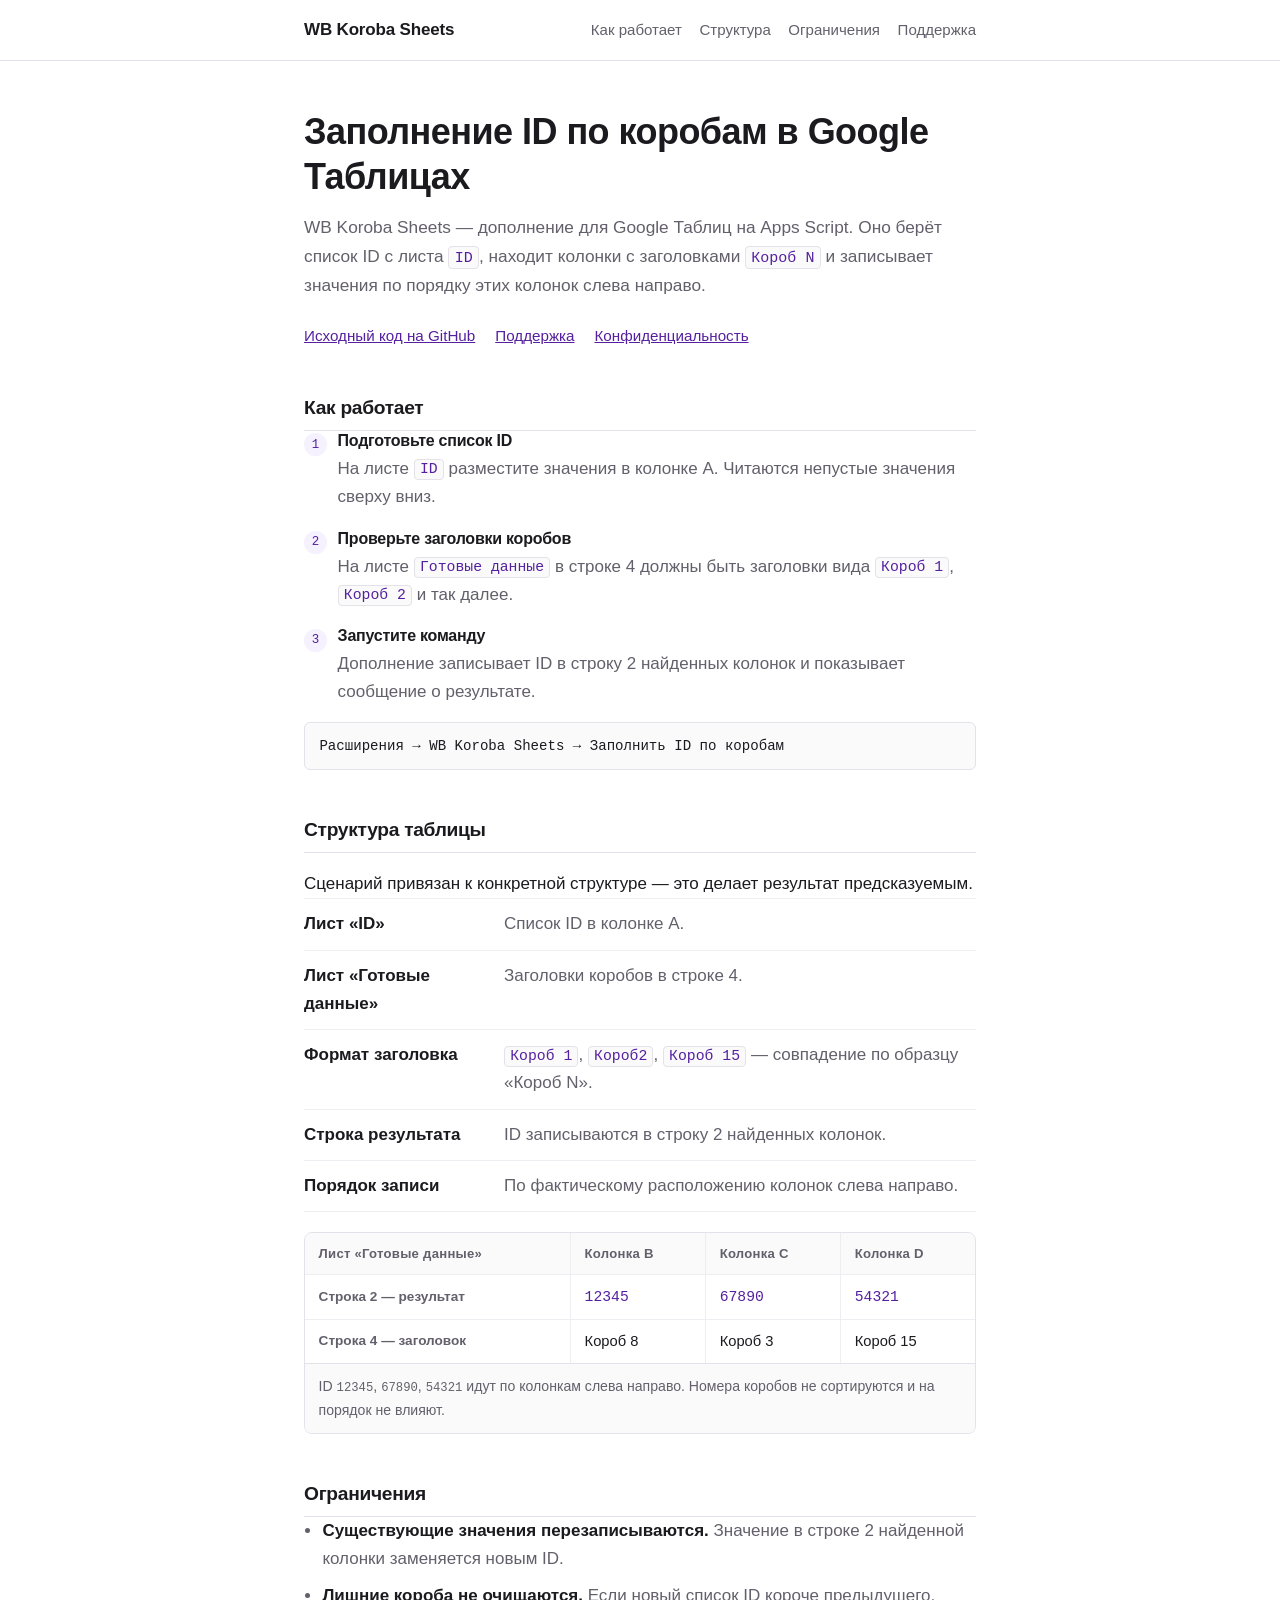
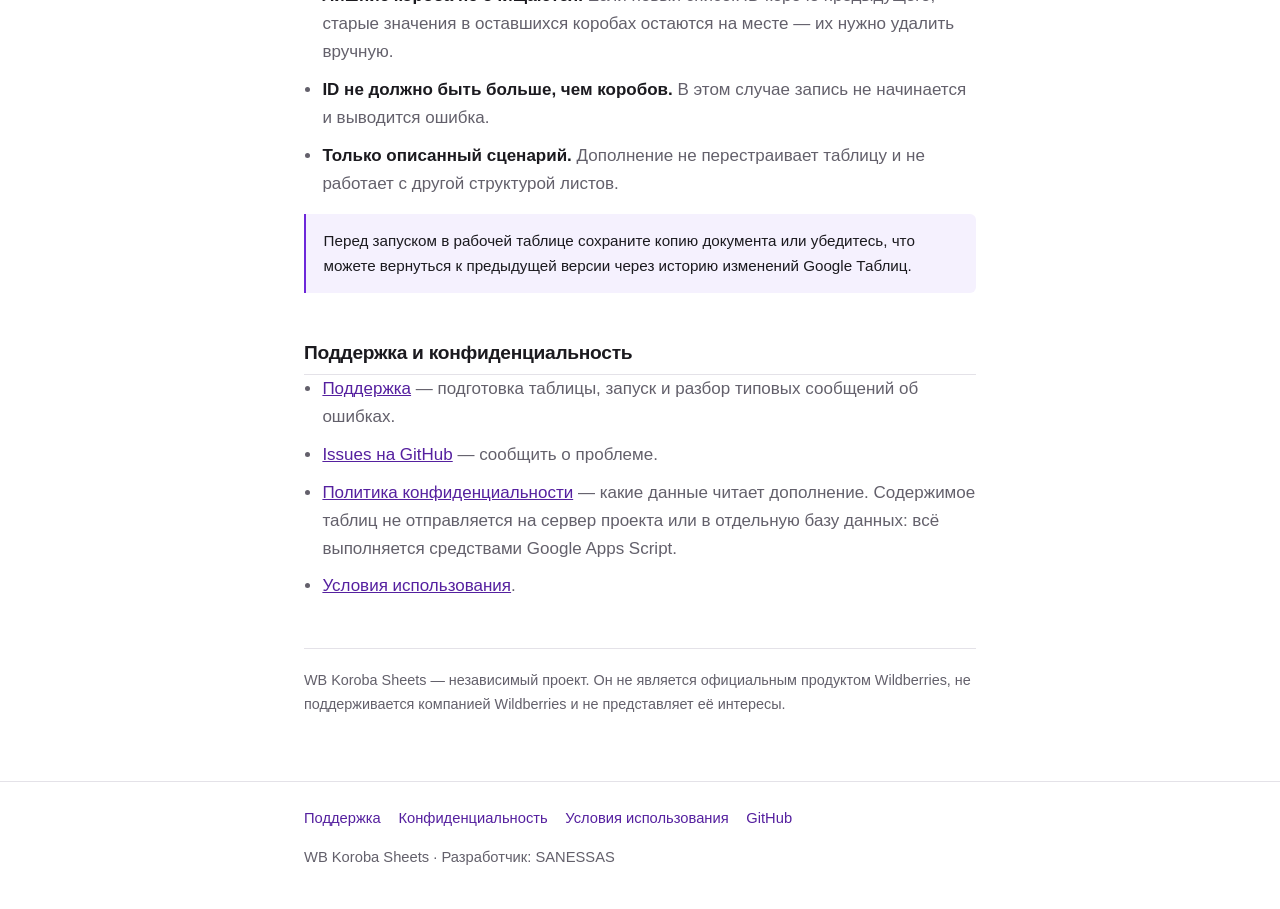
==== commit db31d9f5: "Упростил оформление сайта" ====
--- a/index.html
+++ b/index.html
@@ -4,10 +4,10 @@
   <meta charset="utf-8">
   <meta name="viewport" content="width=device-width, initial-scale=1">
   <meta name="theme-color" content="#6d28d9">
-  <meta name="description" content="WB Koroba Sheets — дополнение для Google Таблиц, которое переносит ID из листа ID в колонки коробов слева направо.">
+  <meta name="description" content="WB Koroba Sheets — дополнение для Google Таблиц: переносит ID с листа «ID» в колонки коробов слева направо.">
   <meta name="author" content="SANESSAS">
   <meta property="og:title" content="WB Koroba Sheets">
-  <meta property="og:description" content="Заполнение ID по коробам в Google Таблицах без ручного копирования.">
+  <meta property="og:description" content="Заполнение ID по коробам в Google Таблицах.">
   <meta property="og:type" content="website">
   <meta property="og:url" content="https://sanessas.github.io/wb_koroba_sheets/">
   <title>WB Koroba Sheets — заполнение ID по коробам</title>
@@ -16,257 +16,144 @@
   <link rel="stylesheet" href="style.css">
 </head>
 <body>
-  <div class="ambient" aria-hidden="true"></div>
+  <a class="skip-link" href="#main">К основному содержанию</a>
 
   <header class="site-header">
     <div class="container header-inner">
-      <a class="brand" href="index.html" aria-label="WB Koroba Sheets — главная">
-        <span class="brand-mark">WB</span>
-        <span class="brand-copy">
-          <strong>Koroba Sheets</strong>
-          <small>Google Таблицы</small>
-        </span>
-      </a>
-
-      <nav class="nav" aria-label="Основная навигация">
-        <a href="#features">Возможности</a>
+      <a class="brand" href="index.html">WB Koroba Sheets</a>
+      <nav class="site-nav" aria-label="Основная навигация">
         <a href="#how">Как работает</a>
-        <a href="#requirements">Структура</a>
+        <a href="#structure">Структура</a>
+        <a href="#limits">Ограничения</a>
         <a href="support.html">Поддержка</a>
-        <a class="nav-button" href="https://github.com/SANESSAS/wb_koroba_sheets">GitHub</a>
       </nav>
     </div>
   </header>
 
-  <main>
-    <section class="hero container">
-      <div class="hero-copy">
-        <div class="eyebrow"><span class="status-dot"></span> Google Sheets / Apps Script</div>
-        <h1>Заполняет ID по коробам <span>без ручного копирования</span></h1>
-        <p class="hero-lead">WB Koroba Sheets берет список ID с отдельного листа, находит колонки <code>Короб N</code> и записывает значения по их фактическому порядку слева направо.</p>
+  <main id="main">
+    <div class="container">
+      <section class="intro">
+        <h1>Заполнение ID по коробам в Google Таблицах</h1>
+        <p class="lead">WB Koroba Sheets — дополнение для Google Таблиц на Apps Script. Оно берёт список ID с листа <code>ID</code>, находит колонки с заголовками <code>Короб N</code> и записывает значения по порядку этих колонок слева направо.</p>
+        <p class="links">
+          <a href="https://github.com/SANESSAS/wb_koroba_sheets">Исходный код на GitHub</a>
+          <a href="support.html">Поддержка</a>
+          <a href="privacy.html">Конфиденциальность</a>
+        </p>
+      </section>
 
-        <div class="hero-actions">
-          <a class="button primary" href="#how">Посмотреть принцип работы</a>
-          <a class="button secondary" href="https://github.com/SANESSAS/wb_koroba_sheets">Исходный код</a>
+      <section id="how">
+        <h2>Как работает</h2>
+        <ol class="steps">
+          <li>
+            <h3>Подготовьте список ID</h3>
+            <p>На листе <code>ID</code> разместите значения в колонке A. Читаются непустые значения сверху вниз.</p>
+          </li>
+          <li>
+            <h3>Проверьте заголовки коробов</h3>
+            <p>На листе <code>Готовые данные</code> в строке 4 должны быть заголовки вида <code>Короб 1</code>, <code>Короб 2</code> и так далее.</p>
+          </li>
+          <li>
+            <h3>Запустите команду</h3>
+            <p>Дополнение записывает ID в строку 2 найденных колонок и показывает сообщение о результате.</p>
+          </li>
+        </ol>
+        <p class="path">Расширения → WB Koroba Sheets → Заполнить ID по коробам</p>
+      </section>
+
+      <section id="structure">
+        <h2>Структура таблицы</h2>
+        <p>Сценарий привязан к конкретной структуре — это делает результат предсказуемым.</p>
+        <dl class="spec">
+          <div>
+            <dt>Лист «ID»</dt>
+            <dd>Список ID в колонке A.</dd>
+          </div>
+          <div>
+            <dt>Лист «Готовые данные»</dt>
+            <dd>Заголовки коробов в строке 4.</dd>
+          </div>
+          <div>
+            <dt>Формат заголовка</dt>
+            <dd><code>Короб 1</code>, <code>Короб2</code>, <code>Короб 15</code> — совпадение по образцу «Короб N».</dd>
+          </div>
+          <div>
+            <dt>Строка результата</dt>
+            <dd>ID записываются в строку 2 найденных колонок.</dd>
+          </div>
+          <div>
+            <dt>Порядок записи</dt>
+            <dd>По фактическому расположению колонок слева направо.</dd>
+          </div>
+        </dl>
+
+        <figure class="diagram">
+          <div class="diagram-scroll" role="region" aria-label="Пример распределения ID по колонкам коробов" tabindex="0">
+            <table>
+              <thead>
+                <tr>
+                  <th scope="col">Лист «Готовые данные»</th>
+                  <th scope="col">Колонка B</th>
+                  <th scope="col">Колонка C</th>
+                  <th scope="col">Колонка D</th>
+                </tr>
+              </thead>
+              <tbody>
+                <tr>
+                  <th scope="row">Строка 2 — результат</th>
+                  <td class="value">12345</td>
+                  <td class="value">67890</td>
+                  <td class="value">54321</td>
+                </tr>
+                <tr>
+                  <th scope="row">Строка 4 — заголовок</th>
+                  <td>Короб 8</td>
+                  <td>Короб 3</td>
+                  <td>Короб 15</td>
+                </tr>
+              </tbody>
+            </table>
+          </div>
+          <figcaption>ID <span class="mono">12345</span>, <span class="mono">67890</span>, <span class="mono">54321</span> идут по колонкам слева направо. Номера коробов не сортируются и на порядок не влияют.</figcaption>
+        </figure>
+      </section>
+
+      <section id="limits">
+        <h2>Ограничения</h2>
+        <ul class="plain-list">
+          <li><strong>Существующие значения перезаписываются.</strong> Значение в строке 2 найденной колонки заменяется новым ID.</li>
+          <li><strong>Лишние короба не очищаются.</strong> Если новый список ID короче предыдущего, старые значения в оставшихся коробах остаются на месте — их нужно удалить вручную.</li>
+          <li><strong>ID не должно быть больше, чем коробов.</strong> В этом случае запись не начинается и выводится ошибка.</li>
+          <li><strong>Только описанный сценарий.</strong> Дополнение не перестраивает таблицу и не работает с другой структурой листов.</li>
+        </ul>
+        <div class="note">
+          <p>Перед запуском в рабочей таблице сохраните копию документа или убедитесь, что можете вернуться к предыдущей версии через историю изменений Google Таблиц.</p>
         </div>
+      </section>
 
-        <div class="hero-facts" aria-label="Основные свойства">
-          <div><strong>1 команда</strong><span>для запуска</span></div>
-          <div><strong>2 листа</strong><span>в рабочей таблице</span></div>
-          <div><strong>0 серверов</strong><span>вне Google</span></div>
-        </div>
-      </div>
+      <section id="support">
+        <h2>Поддержка и конфиденциальность</h2>
+        <ul class="plain-list">
+          <li><a href="support.html">Поддержка</a> — подготовка таблицы, запуск и разбор типовых сообщений об ошибках.</li>
+          <li><a href="https://github.com/SANESSAS/wb_koroba_sheets/issues">Issues на GitHub</a> — сообщить о проблеме.</li>
+          <li><a href="privacy.html">Политика конфиденциальности</a> — какие данные читает дополнение. Содержимое таблиц не отправляется на сервер проекта или в отдельную базу данных: всё выполняется средствами Google Apps Script.</li>
+          <li><a href="terms.html">Условия использования</a>.</li>
+        </ul>
+      </section>
 
-      <div class="hero-demo" aria-label="Схема работы дополнения">
-        <div class="demo-window">
-          <div class="demo-topbar">
-            <div class="traffic" aria-hidden="true"><i></i><i></i><i></i></div>
-            <span>Готовые данные</span>
-            <span class="ready">готово</span>
-          </div>
-
-          <div class="demo-body">
-            <div class="source-list">
-              <div class="panel-label">Лист ID · колонка A</div>
-              <div class="id-row"><span>1</span><b>12345</b></div>
-              <div class="id-row"><span>2</span><b>67890</b></div>
-              <div class="id-row"><span>3</span><b>54321</b></div>
-            </div>
-
-            <div class="flow-arrow" aria-hidden="true">→</div>
-
-            <div class="target-sheet">
-              <div class="panel-label">Лист «Готовые данные»</div>
-              <div class="sheet-grid">
-                <div class="sheet-cell muted">B</div><div class="sheet-cell muted">C</div><div class="sheet-cell muted">D</div>
-                <div class="sheet-cell heading">Короб 8</div><div class="sheet-cell heading">Короб 3</div><div class="sheet-cell heading">Короб 15</div>
-                <div class="sheet-cell result">12345</div><div class="sheet-cell result">67890</div><div class="sheet-cell result">54321</div>
-              </div>
-            </div>
-          </div>
-
-          <div class="demo-note"><span>Важно</span> Номер короба не используется для сортировки. Порядок определяется расположением колонок в таблице.</div>
-        </div>
-      </div>
-    </section>
-
-    <section class="tech-strip">
-      <div class="container tech-strip-inner">
-        <span>Google Таблицы</span><i></i>
-        <span>Google Apps Script</span><i></i>
-        <span>Открытый исходный код</span><i></i>
-        <span>Без собственной базы данных</span>
-      </div>
-    </section>
-
-    <section class="section container" id="features">
-      <div class="section-heading">
-        <div>
-          <span class="kicker">Возможности</span>
-          <h2>Только нужная автоматизация</h2>
-        </div>
-        <p>Дополнение не перестраивает таблицу и не пытается угадывать порядок по номерам коробов. Оно выполняет один понятный сценарий.</p>
-      </div>
-
-      <div class="feature-grid">
-        <article class="feature-card">
-          <span class="feature-icon">A</span>
-          <h3>Читает список ID</h3>
-          <p>Берет непустые значения из колонки A листа <code>ID</code> сверху вниз.</p>
-        </article>
-        <article class="feature-card">
-          <span class="feature-icon">#</span>
-          <h3>Находит «Короб N»</h3>
-          <p>Проверяет строку 4 листа <code>Готовые данные</code> и находит подходящие заголовки.</p>
-        </article>
-        <article class="feature-card">
-          <span class="feature-icon">→</span>
-          <h3>Сохраняет порядок</h3>
-          <p>Первый ID идет в первый найденный короб слева, второй — в следующий и так далее.</p>
-        </article>
-        <article class="feature-card">
-          <span class="feature-icon">✓</span>
-          <h3>Проверяет данные</h3>
-          <p>До записи проверяет наличие нужных листов, коробов и достаточного количества колонок.</p>
-        </article>
-      </div>
-    </section>
-
-    <section class="section section-soft" id="how">
-      <div class="container">
-        <div class="section-heading compact">
-          <div>
-            <span class="kicker">Как работает</span>
-            <h2>Три шага от списка до результата</h2>
-          </div>
-        </div>
-
-        <div class="steps">
-          <article class="step">
-            <div class="step-number">01</div>
-            <div>
-              <h3>Подготовить ID</h3>
-              <p>На листе <code>ID</code> разместить значения в колонке A. Пустые строки между значениями можно оставлять.</p>
-            </div>
-          </article>
-          <article class="step">
-            <div class="step-number">02</div>
-            <div>
-              <h3>Проверить короба</h3>
-              <p>На листе <code>Готовые данные</code> в строке 4 должны быть заголовки <code>Короб 1</code>, <code>Короб 2</code> и т.д.</p>
-            </div>
-          </article>
-          <article class="step">
-            <div class="step-number">03</div>
-            <div>
-              <h3>Запустить команду</h3>
-              <p>В меню дополнения выбрать «Заполнить ID по коробам». После выполнения появится итоговое сообщение.</p>
-            </div>
-          </article>
-        </div>
-
-        <div class="menu-preview" aria-label="Путь к команде в Google Таблицах">
-          <span>Расширения</span><b>›</b><span>WB Koroba Sheets</span><b>›</b><strong>Заполнить ID по коробам</strong>
-        </div>
-      </div>
-    </section>
-
-    <section class="section container" id="requirements">
-      <div class="section-heading">
-        <div>
-          <span class="kicker">Структура таблицы</span>
-          <h2>Что должно быть на своих местах</h2>
-        </div>
-        <p>Сценарий привязан к конкретной структуре. Это делает результат предсказуемым и позволяет быстро понять причину ошибки.</p>
-      </div>
-
-      <div class="requirements-layout">
-        <div class="requirement-list">
-          <div class="requirement"><span>01</span><div><strong>Лист «ID»</strong><p>Значения находятся в колонке A.</p></div></div>
-          <div class="requirement"><span>02</span><div><strong>Лист «Готовые данные»</strong><p>Заголовки коробов находятся в строке 4.</p></div></div>
-          <div class="requirement"><span>03</span><div><strong>Формат заголовка</strong><p><code>Короб 1</code>, <code>Короб2</code>, <code>Короб 15</code> и т.п.</p></div></div>
-          <div class="requirement"><span>04</span><div><strong>Строка результата</strong><p>ID записываются в строку 2 найденных колонок.</p></div></div>
-        </div>
-
-        <aside class="example-card">
-          <span class="kicker">Пример</span>
-          <h3>Порядок колонок важнее номера</h3>
-          <div class="mapping">
-            <div><span>12345</span><b>→</b><strong>Короб 8</strong></div>
-            <div><span>67890</span><b>→</b><strong>Короб 3</strong></div>
-            <div><span>54321</span><b>→</b><strong>Короб 15</strong></div>
-          </div>
-          <p>Даже если номера коробов идут не по порядку, дополнение не сортирует их и сохраняет физическое расположение колонок.</p>
-        </aside>
-      </div>
-    </section>
-
-    <section class="section container">
-      <div class="attention-card">
-        <div>
-          <span class="kicker kicker-light">Перед использованием</span>
-          <h2>Что важно учитывать</h2>
-        </div>
-        <div class="attention-list">
-          <p><span>01</span> Значение в строке 2 найденной колонки будет перезаписано новым ID.</p>
-          <p><span>02</span> Если новый список ID короче предыдущего, значения в оставшихся коробах автоматически не очищаются.</p>
-          <p><span>03</span> Если ID больше, чем найденных коробов, запись не начинается и выводится ошибка.</p>
-        </div>
-      </div>
-    </section>
-
-    <section class="section container">
-      <div class="trust-grid">
-        <article class="trust-card purple-card">
-          <span class="kicker kicker-light">Конфиденциальность</span>
-          <h2>Без внешнего сервера проекта</h2>
-          <p>Содержимое таблиц не отправляется в отдельную базу данных или на собственный сервер. Работа выполняется средствами Google Apps Script.</p>
-          <a href="privacy.html">Политика конфиденциальности <span>→</span></a>
-        </article>
-
-        <article class="trust-card light-card">
-          <span class="kicker">Поддержка</span>
-          <h2>Инструкция и типовые ошибки</h2>
-          <p>На отдельной странице собраны требования к таблице, порядок запуска и решения наиболее частых проблем.</p>
-          <a href="support.html">Открыть поддержку <span>→</span></a>
-        </article>
-      </div>
-    </section>
-
-    <section class="project-status container">
-      <div>
-        <span class="status-badge"><i></i> Проект развивается</span>
-        <h2>WB Koroba Sheets</h2>
-        <p>Исходный код опубликован на GitHub. Публичное распространение дополнения через Google Workspace Marketplace подготавливается отдельно.</p>
-      </div>
-      <a class="button secondary" href="https://github.com/SANESSAS/wb_koroba_sheets">Открыть репозиторий</a>
-    </section>
-
-    <section class="notice container">
-      <span class="notice-icon">i</span>
-      <p><strong>Независимый проект.</strong> WB Koroba Sheets не является официальным продуктом Wildberries, не поддерживается компанией Wildberries и не представляет её интересы.</p>
-    </section>
+      <p class="disclaimer">WB Koroba Sheets — независимый проект. Он не является официальным продуктом Wildberries, не поддерживается компанией Wildberries и не представляет её интересы.</p>
+    </div>
   </main>
 
-  <footer class="footer">
-    <div class="container footer-grid">
-      <div>
-        <a class="brand footer-brand" href="index.html">
-          <span class="brand-mark">WB</span>
-          <span class="brand-copy"><strong>Koroba Sheets</strong><small>Google Таблицы</small></span>
-        </a>
-        <p>Автоматизация заполнения ID по коробам в Google Таблицах.</p>
-      </div>
-      <div class="footer-links">
+  <footer class="site-footer">
+    <div class="container">
+      <p class="footer-links">
         <a href="support.html">Поддержка</a>
         <a href="privacy.html">Конфиденциальность</a>
         <a href="terms.html">Условия использования</a>
         <a href="https://github.com/SANESSAS/wb_koroba_sheets">GitHub</a>
-      </div>
-    </div>
-    <div class="container footer-bottom">
-      <span>WB Koroba Sheets</span>
-      <span>Разработчик: SANESSAS</span>
+      </p>
+      <p class="footer-note">WB Koroba Sheets · Разработчик: SANESSAS</p>
     </div>
   </footer>
 </body>
--- a/style.css
+++ b/style.css
@@ -1,986 +1,367 @@
 :root {
   color-scheme: light;
-  --bg: #f7f7fb;
-  --surface: #ffffff;
-  --surface-soft: #f1eef8;
-  --text: #17151d;
-  --muted: #6f6978;
-  --line: #e8e4ee;
-  --purple: #6d28d9;
-  --purple-dark: #4c1d95;
-  --purple-light: #8b5cf6;
-  --purple-soft: #efe7ff;
-  --green: #159447;
-  --shadow: 0 22px 70px rgba(44, 30, 60, .10);
-  --shadow-soft: 0 12px 38px rgba(44, 30, 60, .06);
-  --radius-xl: 28px;
-  --radius-lg: 20px;
-  --radius-md: 14px;
-  --container: 1180px;
-  font-family: Inter, ui-sans-serif, -apple-system, BlinkMacSystemFont, "Segoe UI", Roboto, Arial, sans-serif;
-  font-synthesis: none;
-  text-rendering: optimizeLegibility;
+  --bg: #ffffff;
+  --ink: #1b1a1f;
+  --muted: #63606b;
+  --line: #e4e2e8;
+  --line-soft: #efedf2;
+  --accent: #6d28d9;
+  --accent-ink: #55209f;
+  --accent-soft: #f5f1fe;
+  --measure: 42rem;
+  --font: -apple-system, BlinkMacSystemFont, "Segoe UI", Roboto, "Helvetica Neue", Arial, sans-serif;
+  --mono: ui-monospace, "SFMono-Regular", Consolas, "Liberation Mono", monospace;
 }
 
 * { box-sizing: border-box; }
-html { scroll-behavior: smooth; }
+
+html {
+  scroll-behavior: smooth;
+  -webkit-text-size-adjust: 100%;
+}
+
 body {
   margin: 0;
-  color: var(--text);
   background: var(--bg);
-  line-height: 1.6;
-  overflow-x: hidden;
-}
-body, button, input, textarea { font: inherit; }
-a { color: inherit; }
-img { max-width: 100%; }
-::selection { background: #dac7ff; color: #26123f; }
+  color: var(--ink);
+  font-family: var(--font);
+  font-size: 17px;
+  line-height: 1.65;
+  overflow-wrap: break-word;
+}
+
+h1, h2, h3 {
+  line-height: 1.25;
+  letter-spacing: -0.015em;
+  margin: 0;
+  font-weight: 650;
+}
+
+h1 { font-size: clamp(1.7rem, 5vw, 2.25rem); }
+
+p, ul, ol, dl, figure { margin: 0; }
+
+a { color: var(--accent-ink); }
+a:hover { color: var(--accent); }
+
+:focus-visible {
+  outline: 2px solid var(--accent);
+  outline-offset: 3px;
+  border-radius: 3px;
+}
+
+code, .mono {
+  font-family: var(--mono);
+  font-size: 0.87em;
+}
 
 code {
-  padding: .12em .42em;
-  border: 1px solid #e3d9ef;
-  border-radius: 7px;
-  background: #faf7ff;
-  color: #5c239f;
-  font-family: "SFMono-Regular", Consolas, "Liberation Mono", monospace;
-  font-size: .88em;
-}
-
-.ambient {
-  position: fixed;
-  inset: 0;
-  z-index: -2;
-  pointer-events: none;
-  background:
-    radial-gradient(circle at 12% 2%, rgba(109, 40, 217, .13), transparent 30rem),
-    radial-gradient(circle at 88% 12%, rgba(139, 92, 246, .10), transparent 27rem),
-    linear-gradient(180deg, #fbfaff 0%, #f7f7fb 45%, #fafafd 100%);
-}
-.ambient::after {
-  content: "";
+  padding: 0.1em 0.35em;
+  border: 1px solid var(--line);
+  border-radius: 4px;
+  background: #fafafb;
+  color: var(--accent-ink);
+  white-space: nowrap;
+}
+
+.container {
+  width: min(var(--measure), 100% - 2.5rem);
+  margin-inline: auto;
+}
+
+.skip-link {
   position: absolute;
-  inset: 0;
-  opacity: .45;
-  background-image:
-    linear-gradient(rgba(65, 46, 82, .025) 1px, transparent 1px),
-    linear-gradient(90deg, rgba(65, 46, 82, .025) 1px, transparent 1px);
-  background-size: 38px 38px;
-  mask-image: linear-gradient(to bottom, #000 0%, transparent 75%);
-}
-
-.container {
-  width: min(var(--container), calc(100% - 40px));
-  margin-inline: auto;
-}
+  left: -9999px;
+}
+.skip-link:focus {
+  left: 1rem;
+  top: 0.6rem;
+  z-index: 10;
+  padding: 0.4rem 0.75rem;
+  background: var(--bg);
+  border: 1px solid var(--line);
+  border-radius: 6px;
+}
+
+/* Header */
 
 .site-header {
-  position: sticky;
-  top: 0;
-  z-index: 100;
-  border-bottom: 1px solid rgba(232, 228, 238, .85);
-  background: rgba(250, 250, 253, .84);
-  backdrop-filter: blur(18px);
-  -webkit-backdrop-filter: blur(18px);
-}
+  border-bottom: 1px solid var(--line);
+  background: var(--bg);
+}
+
 .header-inner {
-  min-height: 74px;
-  display: flex;
-  align-items: center;
-  justify-content: space-between;
-  gap: 30px;
+  display: flex;
+  flex-wrap: wrap;
+  align-items: baseline;
+  gap: 0.5rem 1.25rem;
+  padding-block: 1rem;
 }
 
 .brand {
-  display: inline-flex;
-  align-items: center;
-  gap: 11px;
+  font-weight: 650;
+  letter-spacing: -0.01em;
+  color: var(--ink);
   text-decoration: none;
-  flex: 0 0 auto;
-}
-.brand-mark {
-  width: 40px;
-  height: 40px;
+}
+.brand:hover { color: var(--ink); }
+
+.site-nav {
+  display: flex;
+  flex-wrap: wrap;
+  gap: 0.4rem 1.1rem;
+  margin-left: auto;
+  font-size: 0.94rem;
+}
+
+.site-nav a {
+  color: var(--muted);
+  text-decoration: none;
+}
+.site-nav a:hover {
+  color: var(--accent);
+  text-decoration: underline;
+  text-underline-offset: 3px;
+}
+
+/* Main flow */
+
+main { padding-block: 3rem 4rem; }
+
+.intro .lead {
+  margin-top: 0.9rem;
+  font-size: 1.08rem;
+  color: var(--muted);
+}
+
+.intro .links {
+  margin-top: 1.5rem;
+  display: flex;
+  flex-wrap: wrap;
+  gap: 0.5rem 1.25rem;
+  font-size: 0.95rem;
+}
+
+section + section,
+.doc-meta + section { margin-top: 3rem; }
+
+section > h2 {
+  font-size: 1.2rem;
+  padding-bottom: 0.6rem;
+  border-bottom: 1px solid var(--line);
+}
+
+section > h2 + * { margin-top: 1.1rem; }
+section > * + * { margin-top: 1rem; }
+
+h3 {
+  font-size: 1rem;
+  font-weight: 650;
+}
+
+/* Lists */
+
+.steps {
+  margin: 0;
+  padding: 0;
+  list-style: none;
+  counter-reset: step;
+}
+
+.steps li {
+  counter-increment: step;
+  position: relative;
+  padding-left: 2.1rem;
+}
+.steps li + li { margin-top: 1.1rem; }
+
+.steps li::before {
+  content: counter(step);
+  position: absolute;
+  left: 0;
+  top: 0.15rem;
+  width: 1.45rem;
+  height: 1.45rem;
   display: grid;
   place-items: center;
-  border-radius: 13px;
-  color: #fff;
-  background: linear-gradient(135deg, #7c3aed 0%, #6d28d9 55%, #4c1d95 100%);
-  box-shadow: 0 10px 25px rgba(109, 40, 217, .25);
-  font-size: 12px;
-  font-weight: 900;
-  letter-spacing: .04em;
-}
-.brand-copy { display: grid; line-height: 1.15; }
-.brand-copy strong {
-  font-size: 15px;
-  letter-spacing: -.02em;
-}
-.brand-copy small {
-  margin-top: 4px;
-  color: var(--muted);
-  font-size: 10px;
-  font-weight: 650;
-  letter-spacing: .04em;
-  text-transform: uppercase;
-}
-
-.nav {
-  display: flex;
-  align-items: center;
-  gap: 22px;
-  color: var(--muted);
-  font-size: 13px;
-  font-weight: 720;
-}
-.nav a {
-  text-decoration: none;
-  transition: color .18s ease, transform .18s ease, border-color .18s ease, background .18s ease;
-}
-.nav > a:not(.nav-button):hover { color: var(--text); }
-.nav-button {
-  padding: 9px 14px;
+  border-radius: 50%;
+  background: var(--accent-soft);
+  color: var(--accent-ink);
+  font-family: var(--mono);
+  font-size: 0.78rem;
+}
+
+.steps p {
+  margin-top: 0.25rem;
+  color: var(--muted);
+}
+
+.plain-list {
+  margin: 0;
+  padding-left: 1.15rem;
+  color: var(--muted);
+}
+.plain-list li + li { margin-top: 0.6rem; }
+.plain-list strong { color: var(--ink); }
+
+.spec {
+  margin: 0;
+  border-top: 1px solid var(--line-soft);
+}
+
+.spec > div {
+  display: flex;
+  flex-wrap: wrap;
+  gap: 0.15rem 1.5rem;
+  padding: 0.7rem 0;
+  border-bottom: 1px solid var(--line-soft);
+}
+
+.spec dt {
+  flex: 0 0 11rem;
+  font-weight: 600;
+}
+
+.spec dd {
+  flex: 1 1 14rem;
+  margin: 0;
+  color: var(--muted);
+}
+
+/* Table diagram */
+
+.diagram {
+  margin: 1.25rem 0 0;
   border: 1px solid var(--line);
-  border-radius: 11px;
-  background: rgba(255, 255, 255, .8);
-}
-.nav-button:hover {
-  color: var(--text);
-  border-color: #d7d0df;
-  transform: translateY(-1px);
-}
-
-.hero {
-  min-height: 720px;
-  padding: 84px 0 94px;
-  display: grid;
-  grid-template-columns: 1.03fr .97fr;
-  align-items: center;
-  gap: 70px;
-}
-.hero-copy { max-width: 670px; }
-.eyebrow,
-.status-badge {
-  width: fit-content;
-  display: inline-flex;
-  align-items: center;
-  gap: 8px;
-  padding: 7px 11px;
-  border: 1px solid #ddd3e9;
-  border-radius: 999px;
-  color: #65427e;
-  background: rgba(255, 255, 255, .8);
-  box-shadow: 0 8px 22px rgba(60, 42, 77, .05);
-  font-size: 11px;
-  font-weight: 800;
-  letter-spacing: .02em;
-}
-.status-dot,
-.status-badge i {
-  width: 8px;
-  height: 8px;
-  border-radius: 50%;
-  background: var(--green);
-  box-shadow: 0 0 0 4px rgba(21, 148, 71, .10);
-}
-
-h1, h2, h3, p { margin-top: 0; }
-h1 {
-  margin: 22px 0 20px;
-  font-size: clamp(48px, 6vw, 76px);
-  line-height: .99;
-  letter-spacing: -.055em;
-}
-h1 span,
-h1 em {
+  border-radius: 8px;
+  overflow: hidden;
+}
+
+.diagram-scroll { overflow-x: auto; }
+
+table {
+  border-collapse: collapse;
+  width: 100%;
+  font-size: 0.92rem;
+}
+
+th, td {
+  padding: 0.6rem 0.85rem;
+  text-align: left;
+  border-bottom: 1px solid var(--line-soft);
+  border-right: 1px solid var(--line-soft);
+  white-space: nowrap;
+}
+
+th:last-child, td:last-child { border-right: 0; }
+tbody tr:last-child th,
+tbody tr:last-child td { border-bottom: 0; }
+
+thead th {
+  background: #fafafb;
+  font-weight: 600;
+  font-size: 0.82rem;
+  color: var(--muted);
+  letter-spacing: 0.02em;
+}
+
+tbody th {
+  font-weight: 600;
+  color: var(--muted);
+  font-size: 0.85rem;
+}
+
+td.value {
+  font-family: var(--mono);
+  color: var(--accent-ink);
+}
+
+.diagram figcaption {
+  padding: 0.7rem 0.85rem;
+  border-top: 1px solid var(--line);
+  background: #fafafb;
+  color: var(--muted);
+  font-size: 0.88rem;
+}
+
+/* Callouts */
+
+.note {
+  padding: 0.9rem 1.1rem;
+  border-left: 2px solid var(--accent);
+  background: var(--accent-soft);
+  border-radius: 0 6px 6px 0;
+  font-size: 0.95rem;
+}
+
+.note p + p { margin-top: 0.5rem; }
+
+.path {
   display: block;
-  color: var(--purple);
-  font-style: normal;
-}
-h2 {
-  margin-bottom: 14px;
-  font-size: clamp(31px, 4vw, 46px);
-  line-height: 1.06;
-  letter-spacing: -.04em;
-}
-h3 {
-  margin-bottom: 8px;
-  font-size: 19px;
-  line-height: 1.28;
-  letter-spacing: -.018em;
-}
-
-.hero-lead {
-  max-width: 640px;
-  margin-bottom: 0;
-  color: var(--muted);
-  font-size: 18px;
-}
-.hero-actions {
-  margin-top: 30px;
-  display: flex;
-  flex-wrap: wrap;
-  gap: 11px;
-}
-.button {
-  min-height: 49px;
-  display: inline-flex;
-  align-items: center;
-  justify-content: center;
-  padding: 0 19px;
-  border-radius: 12px;
-  text-decoration: none;
-  font-size: 13px;
-  font-weight: 820;
-  transition: transform .18s ease, box-shadow .18s ease, border-color .18s ease;
-}
-.button:hover { transform: translateY(-2px); }
-.button.primary {
-  color: #fff;
-  background: linear-gradient(135deg, #7c3aed, #6d28d9 58%, #4c1d95);
-  box-shadow: 0 14px 30px rgba(109, 40, 217, .24);
-}
-.button.secondary {
+  padding: 0.7rem 0.9rem;
   border: 1px solid var(--line);
-  background: rgba(255, 255, 255, .82);
-}
-.button.secondary:hover { border-color: #d4ccde; }
-
-.hero-facts {
-  margin-top: 38px;
-  padding-top: 22px;
+  border-radius: 6px;
+  background: #fafafb;
+  font-family: var(--mono);
+  font-size: 0.88rem;
+  color: var(--ink);
+}
+
+.disclaimer {
+  margin-top: 3rem;
+  padding-top: 1.25rem;
   border-top: 1px solid var(--line);
-  display: grid;
-  grid-template-columns: repeat(3, 1fr);
-}
-.hero-facts div { padding-right: 18px; }
-.hero-facts strong,
-.hero-facts span { display: block; }
-.hero-facts strong {
-  margin-bottom: 2px;
-  font-size: 13px;
-  font-weight: 850;
-}
-.hero-facts span {
-  color: var(--muted);
-  font-size: 11px;
-}
-
-.hero-demo { position: relative; }
-.hero-demo::before {
-  content: "";
-  position: absolute;
-  width: 390px;
-  height: 390px;
-  right: -95px;
-  top: -105px;
-  z-index: -1;
-  border-radius: 50%;
-  background: radial-gradient(circle, rgba(109, 40, 217, .18), transparent 67%);
-}
-.demo-window {
-  overflow: hidden;
-  border: 1px solid rgba(216, 207, 227, .95);
-  border-radius: 26px;
-  background: rgba(255, 255, 255, .92);
-  box-shadow: var(--shadow);
-  backdrop-filter: blur(16px);
-}
-.demo-topbar {
-  min-height: 58px;
-  padding: 0 19px;
-  display: grid;
-  grid-template-columns: 1fr auto 1fr;
-  align-items: center;
-  border-bottom: 1px solid var(--line);
-  color: #766e7f;
-  background: rgba(250, 249, 252, .94);
-  font-size: 11px;
-  font-weight: 760;
-}
-.traffic { display: flex; gap: 6px; }
-.traffic i {
-  width: 8px;
-  height: 8px;
-  border-radius: 50%;
-  background: #d9d2df;
-}
-.ready {
-  justify-self: end;
-  padding: 4px 8px;
-  border-radius: 999px;
-  color: #2e7446;
-  background: #e8f7ed;
-  font-size: 10px;
-}
-.demo-body {
-  padding: 24px;
-  display: grid;
-  grid-template-columns: .75fr auto 1.25fr;
-  align-items: center;
-  gap: 17px;
-}
-.panel-label {
-  margin-bottom: 9px;
-  color: #8a818f;
-  font-size: 9px;
-  font-weight: 800;
-  letter-spacing: .07em;
-  text-transform: uppercase;
-}
-.source-list {
-  padding: 15px;
-  border: 1px solid var(--line);
-  border-radius: 15px;
-  background: #fbfafc;
-}
-.id-row {
-  min-height: 39px;
-  display: grid;
-  grid-template-columns: 22px 1fr;
-  align-items: center;
-  gap: 8px;
-  border-top: 1px solid #eeeaf2;
-  font-size: 11px;
-}
-.id-row:first-of-type { border-top: 0; }
-.id-row span { color: #9a919f; }
-.id-row b { font-size: 12px; }
-.flow-arrow {
-  color: var(--purple);
-  font-size: 22px;
-  font-weight: 900;
-}
-.target-sheet {
-  padding: 15px;
-  border: 1px solid var(--line);
-  border-radius: 15px;
-  background: #fff;
-}
-.sheet-grid {
-  display: grid;
-  grid-template-columns: repeat(3, 1fr);
-  overflow: hidden;
-  border: 1px solid var(--line);
-  border-radius: 10px;
-}
-.sheet-cell {
-  min-height: 42px;
-  display: grid;
-  place-items: center;
-  padding: 6px;
-  border-right: 1px solid var(--line);
-  border-bottom: 1px solid var(--line);
-  text-align: center;
-  font-size: 10px;
-}
-.sheet-cell:nth-child(3n) { border-right: 0; }
-.sheet-cell:nth-last-child(-n+3) { border-bottom: 0; }
-.sheet-cell.muted {
-  color: #8c8391;
-  background: #f7f5f9;
-  font-weight: 730;
-}
-.sheet-cell.heading { font-weight: 800; }
-.sheet-cell.result {
-  color: #5c239f;
-  background: #fbf8ff;
-  font-weight: 900;
-}
-.demo-note {
-  margin: 0 24px 24px;
-  padding: 13px 14px;
-  border: 1px solid #e4d8f3;
-  border-radius: 12px;
-  color: #6e6277;
-  background: #f8f4ff;
-  font-size: 11px;
-}
-.demo-note span {
-  margin-right: 7px;
-  color: var(--purple);
-  font-weight: 850;
-}
-
-.tech-strip {
-  border-top: 1px solid var(--line);
-  border-bottom: 1px solid var(--line);
-  background: rgba(255, 255, 255, .58);
-}
-.tech-strip-inner {
-  min-height: 62px;
-  display: flex;
-  align-items: center;
-  justify-content: center;
-  flex-wrap: wrap;
-  gap: 14px 21px;
-  color: #7f7786;
-  font-size: 11px;
-  font-weight: 760;
-  letter-spacing: .02em;
-}
-.tech-strip-inner i {
-  width: 4px;
-  height: 4px;
-  border-radius: 50%;
-  background: #c9c0d0;
-}
-
-.section { padding: 96px 0; }
-.section-soft {
-  border-top: 1px solid var(--line);
-  border-bottom: 1px solid var(--line);
-  background: rgba(255, 255, 255, .55);
-}
-.section-heading {
-  margin-bottom: 40px;
-  display: grid;
-  grid-template-columns: 1fr .95fr;
-  align-items: end;
-  gap: 70px;
-}
-.section-heading.compact { grid-template-columns: 1fr; }
-.section-heading h2 { margin-bottom: 0; }
-.section-heading > p {
-  max-width: 610px;
-  margin-bottom: 2px;
-  color: var(--muted);
-  font-size: 15px;
-}
-.kicker {
-  display: block;
-  margin-bottom: 10px;
-  color: var(--purple);
-  font-size: 10px;
-  font-weight: 900;
-  letter-spacing: .13em;
-  text-transform: uppercase;
-}
-.kicker-light { color: #d8c1ff; }
-
-.feature-grid {
-  display: grid;
-  grid-template-columns: repeat(4, 1fr);
-  gap: 15px;
-}
-.feature-card {
-  min-height: 255px;
-  padding: 24px;
-  border: 1px solid var(--line);
-  border-radius: var(--radius-lg);
-  background: rgba(255, 255, 255, .82);
-  box-shadow: var(--shadow-soft);
-  transition: transform .2s ease, border-color .2s ease, box-shadow .2s ease;
-}
-.feature-card:hover {
-  transform: translateY(-3px);
-  border-color: #d9cde5;
-  box-shadow: 0 20px 48px rgba(44, 30, 60, .09);
-}
-.feature-icon {
-  width: 42px;
-  height: 42px;
-  margin-bottom: 48px;
-  display: grid;
-  place-items: center;
-  border-radius: 12px;
-  color: var(--purple);
-  background: var(--purple-soft);
-  font-size: 14px;
-  font-weight: 900;
-}
-.feature-card p {
-  margin-bottom: 0;
-  color: var(--muted);
-  font-size: 14px;
-}
-
-.steps {
-  display: grid;
-  grid-template-columns: repeat(3, 1fr);
-  gap: 16px;
-}
-.step {
-  position: relative;
-  min-height: 240px;
-  padding: 26px;
-  overflow: hidden;
-  border: 1px solid var(--line);
-  border-radius: var(--radius-lg);
-  background: #fff;
-}
-.step::after {
-  content: "";
-  position: absolute;
-  width: 120px;
-  height: 120px;
-  right: -50px;
-  bottom: -55px;
-  border-radius: 50%;
-  background: radial-gradient(circle, rgba(109, 40, 217, .10), transparent 70%);
-}
-.step-number {
-  margin-bottom: 50px;
-  color: var(--purple);
-  font-size: 11px;
-  font-weight: 900;
-  letter-spacing: .1em;
-}
-.step p {
-  margin-bottom: 0;
-  color: var(--muted);
-  font-size: 14px;
-}
-.menu-preview {
-  margin-top: 18px;
-  min-height: 70px;
-  padding: 15px 18px;
-  display: flex;
-  align-items: center;
-  justify-content: center;
-  flex-wrap: wrap;
-  gap: 8px 12px;
-  border: 1px solid #ded4ea;
-  border-radius: var(--radius-md);
-  background: linear-gradient(180deg, #fff, #faf8fc);
-  box-shadow: var(--shadow-soft);
-  color: #766c7f;
-  font-size: 13px;
-}
-.menu-preview b { color: #b4a8bd; }
-.menu-preview strong { color: var(--purple); }
-
-.requirements-layout {
-  display: grid;
-  grid-template-columns: 1.05fr .95fr;
-  gap: 18px;
-  align-items: stretch;
-}
-.requirement-list {
-  padding: 8px 26px;
-  border: 1px solid var(--line);
-  border-radius: var(--radius-xl);
-  background: rgba(255, 255, 255, .84);
-  box-shadow: var(--shadow-soft);
-}
-.requirement {
-  min-height: 105px;
-  display: grid;
-  grid-template-columns: 52px 1fr;
-  align-items: center;
-  gap: 16px;
-  border-bottom: 1px solid var(--line);
-}
-.requirement:last-child { border-bottom: 0; }
-.requirement > span {
-  color: var(--purple);
-  font-size: 11px;
-  font-weight: 900;
-}
-.requirement strong {
-  display: block;
-  margin-bottom: 3px;
-  font-size: 15px;
-}
-.requirement p {
-  margin-bottom: 0;
-  color: var(--muted);
-  font-size: 13px;
-}
-.example-card {
-  padding: 29px;
-  border: 1px solid #dcd0e8;
-  border-radius: var(--radius-xl);
-  background: linear-gradient(145deg, #ffffff, #f6f0ff);
-  box-shadow: var(--shadow-soft);
-}
-.example-card h3 { font-size: 25px; }
-.mapping {
-  margin: 25px 0 21px;
-  display: grid;
-  gap: 8px;
-}
-.mapping div {
-  min-height: 48px;
-  padding: 0 14px;
-  display: grid;
-  grid-template-columns: 1fr auto 1fr;
-  align-items: center;
-  gap: 12px;
-  border: 1px solid #e3daed;
-  border-radius: 11px;
-  background: rgba(255, 255, 255, .78);
-  font-size: 12px;
-}
-.mapping span { font-weight: 800; }
-.mapping b { color: #b09dbf; }
-.mapping strong { color: var(--purple); text-align: right; }
-.example-card > p {
-  margin-bottom: 0;
-  color: var(--muted);
-  font-size: 13px;
-}
-
-.attention-card {
-  padding: 38px;
-  display: grid;
-  grid-template-columns: .8fr 1.2fr;
-  gap: 65px;
-  border-radius: var(--radius-xl);
-  color: #fff;
-  background:
-    radial-gradient(circle at 5% 10%, rgba(255, 255, 255, .12), transparent 24rem),
-    linear-gradient(135deg, #301256, #5b21b6 55%, #6d28d9);
-  box-shadow: 0 26px 70px rgba(76, 29, 149, .18);
-}
-.attention-card h2 { margin-bottom: 0; }
-.attention-list { display: grid; }
-.attention-list p {
-  margin: 0;
-  padding: 16px 0;
-  display: grid;
-  grid-template-columns: 38px 1fr;
-  gap: 12px;
-  border-bottom: 1px solid rgba(255, 255, 255, .14);
-  color: rgba(255, 255, 255, .82);
-  font-size: 13px;
-}
-.attention-list p:last-child { border-bottom: 0; }
-.attention-list span {
-  color: #d9c3ff;
-  font-weight: 900;
-}
-
-.trust-grid {
-  display: grid;
-  grid-template-columns: 1fr 1fr;
-  gap: 17px;
-}
-.trust-card {
-  min-height: 340px;
-  padding: 31px;
-  display: flex;
-  flex-direction: column;
-  border-radius: var(--radius-xl);
-}
-.trust-card h2 { max-width: 500px; }
-.trust-card p {
-  max-width: 540px;
-  margin-bottom: 0;
-  font-size: 14px;
-}
-.trust-card a {
-  width: fit-content;
-  margin-top: auto;
-  text-decoration: none;
-  font-size: 13px;
-  font-weight: 800;
-}
-.trust-card a span { margin-left: 4px; transition: margin .18s ease; }
-.trust-card a:hover span { margin-left: 8px; }
-.purple-card {
-  color: #fff;
-  background: linear-gradient(145deg, #25113f, #4c1d95 58%, #6d28d9);
-  box-shadow: 0 24px 65px rgba(76, 29, 149, .16);
-}
-.purple-card p { color: rgba(255, 255, 255, .74); }
-.light-card {
-  border: 1px solid var(--line);
-  background: rgba(255, 255, 255, .85);
-  box-shadow: var(--shadow-soft);
-}
-.light-card p { color: var(--muted); }
-.light-card a { color: var(--purple); }
-
-.project-status {
-  margin-top: 12px;
-  margin-bottom: 74px;
-  padding: 34px 36px;
-  display: flex;
-  align-items: center;
-  justify-content: space-between;
-  gap: 34px;
-  border: 1px solid var(--line);
-  border-radius: var(--radius-xl);
-  background: rgba(255, 255, 255, .72);
-  box-shadow: var(--shadow-soft);
-}
-.project-status h2 {
-  margin: 14px 0 7px;
-  font-size: 30px;
-}
-.project-status p {
-  max-width: 700px;
-  margin-bottom: 0;
-  color: var(--muted);
-  font-size: 13px;
-}
-
-.notice {
-  margin-bottom: 76px;
-  padding: 18px 20px;
-  display: grid;
-  grid-template-columns: 34px 1fr;
-  align-items: center;
-  gap: 12px;
-  border: 1px solid #e1dce7;
-  border-radius: 14px;
-  background: rgba(255, 255, 255, .67);
-}
-.notice-icon {
-  width: 30px;
-  height: 30px;
-  display: grid;
-  place-items: center;
-  border-radius: 9px;
-  color: var(--purple);
-  background: var(--purple-soft);
-  font-size: 12px;
-  font-weight: 900;
-}
-.notice p {
-  margin-bottom: 0;
-  color: #746c7b;
-  font-size: 12px;
-}
-
-.footer {
-  border-top: 1px solid var(--line);
-  background: #f3f1f6;
-}
-.footer-grid {
-  min-height: 205px;
-  padding: 48px 0;
-  display: grid;
-  grid-template-columns: 1fr auto;
-  gap: 60px;
-  align-items: start;
-}
-.footer-brand { margin-bottom: 16px; }
-.footer-grid > div:first-child > p {
-  max-width: 410px;
-  margin-bottom: 0;
-  color: var(--muted);
-  font-size: 12px;
-}
-.footer-links {
-  display: grid;
-  grid-template-columns: repeat(2, auto);
-  gap: 11px 32px;
-}
-.footer-links a {
-  color: #655e6d;
-  text-decoration: none;
-  font-size: 12px;
-  font-weight: 680;
-}
-.footer-links a:hover { color: var(--purple); }
-.footer-bottom {
-  min-height: 58px;
-  display: flex;
-  align-items: center;
-  justify-content: space-between;
-  gap: 20px;
-  border-top: 1px solid #e0dce5;
-  color: #8d8593;
-  font-size: 10px;
-}
-
-/* Подстраницы */
-.subpage { background: #f8f8fb; }
-.subpage .site-header { background: rgba(248, 248, 251, .88); }
-.subpage-main { min-height: 70vh; }
-.subpage-hero {
-  padding: 72px 0 58px;
-  border-bottom: 1px solid var(--line);
-  background:
-    radial-gradient(circle at 12% 0%, rgba(109, 40, 217, .12), transparent 25rem),
-    linear-gradient(180deg, #fbfaff, #f8f8fb);
-}
-.subpage-hero .container { max-width: 900px; }
-.subpage-hero h1 {
-  margin: 18px 0 18px;
-  max-width: 800px;
-  font-size: clamp(44px, 6vw, 68px);
-}
-.subpage-hero .lead {
-  max-width: 670px;
-  margin-bottom: 0;
-  color: var(--muted);
-  font-size: 17px;
-}
+  color: var(--muted);
+  font-size: 0.9rem;
+}
+
+/* Documents */
+
+.doc-meta {
+  margin-top: 0.9rem;
+  color: var(--muted);
+  font-size: 0.9rem;
+}
+
 .back {
   display: inline-block;
-  margin-bottom: 24px;
-  color: #756d7c;
+  margin-bottom: 1.25rem;
+  font-size: 0.92rem;
   text-decoration: none;
-  font-size: 12px;
-  font-weight: 750;
-}
-.back:hover { color: var(--purple); }
-.meta-line {
-  margin-top: 28px;
-  padding-top: 18px;
-  display: flex;
-  justify-content: space-between;
-  gap: 16px;
+}
+.back:hover { text-decoration: underline; }
+
+.document section > h2 {
+  font-size: 1.1rem;
+}
+
+.document p + p { margin-top: 0.8rem; }
+
+/* Footer */
+
+.site-footer {
   border-top: 1px solid var(--line);
-  color: #8d8593;
-  font-size: 10px;
-}
-
-.document {
-  width: min(840px, calc(100% - 40px));
-  margin: 0 auto;
-  padding: 66px 0 90px;
-}
-.document section {
-  margin-bottom: 15px;
-  padding: 30px 32px;
-  border: 1px solid var(--line);
-  border-radius: 18px;
-  background: #fff;
-  box-shadow: 0 9px 30px rgba(44, 30, 60, .04);
-}
-.document section:last-child { margin-bottom: 0; }
-.document h2 {
-  margin-bottom: 13px;
-  font-size: 25px;
-  letter-spacing: -.025em;
-}
-.document h3 { font-size: 16px; }
-.document p,
-.document li {
-  color: #696270;
-  font-size: 14px;
-}
-.document p:last-child { margin-bottom: 0; }
-.document ul,
-.document ol {
-  margin: 12px 0 0;
-  padding-left: 20px;
-}
-.document li + li { margin-top: 7px; }
-.document a { color: var(--purple); text-decoration-thickness: 1px; text-underline-offset: 3px; }
-.info-box {
-  margin-top: 18px;
-  padding: 16px 17px;
-  border: 1px solid #dfd4eb;
-  border-radius: 12px;
-  background: #f8f4ff;
-}
-.info-box p { margin: 0; }
-.support-grid {
-  margin-top: 18px;
-  display: grid;
-  grid-template-columns: 1fr 1fr;
-  gap: 10px;
-}
-.support-card {
-  padding: 17px;
-  border: 1px solid #e8e2ed;
-  border-radius: 13px;
-  background: #fbfafc;
-}
-.support-card h3 { margin-bottom: 6px; }
-.support-card p { margin-bottom: 0; font-size: 12px; }
-.checklist {
-  display: grid;
-  gap: 10px;
-  margin-top: 18px;
-}
-.check-item {
-  min-height: 54px;
-  padding: 12px 14px;
-  display: grid;
-  grid-template-columns: 28px 1fr;
-  align-items: center;
-  gap: 10px;
-  border: 1px solid #e7e1ec;
-  border-radius: 11px;
-  background: #fbfafc;
-}
-.check-item span {
-  width: 25px;
-  height: 25px;
-  display: grid;
-  place-items: center;
-  border-radius: 8px;
-  color: var(--green);
-  background: #eaf7ee;
-  font-size: 11px;
-  font-weight: 900;
-}
-.check-item p { margin: 0; font-size: 12px; }
-
-:focus-visible {
-  outline: 3px solid rgba(109, 40, 217, .28);
-  outline-offset: 3px;
-  border-radius: 8px;
-}
-
-@media (max-width: 1050px) {
-  .hero {
-    grid-template-columns: 1fr;
-    gap: 52px;
-    padding-top: 66px;
-  }
-  .hero-copy { max-width: 760px; }
-  .hero-demo { max-width: 720px; }
-  .feature-grid { grid-template-columns: repeat(2, 1fr); }
-  .requirements-layout { grid-template-columns: 1fr; }
-}
-
-@media (max-width: 820px) {
-  .container { width: min(100% - 28px, var(--container)); }
-  .header-inner { min-height: 68px; }
-  .nav { gap: 14px; }
-  .nav a:nth-child(1),
-  .nav a:nth-child(2),
-  .nav a:nth-child(3) { display: none; }
-  .hero { min-height: auto; padding: 58px 0 72px; }
-  h1 { font-size: clamp(44px, 12vw, 65px); }
-  .section { padding: 76px 0; }
-  .section-heading { grid-template-columns: 1fr; gap: 16px; }
-  .steps { grid-template-columns: 1fr; }
-  .step { min-height: 190px; }
-  .step-number { margin-bottom: 28px; }
-  .attention-card { grid-template-columns: 1fr; gap: 16px; }
-  .trust-grid { grid-template-columns: 1fr; }
-  .project-status { align-items: flex-start; flex-direction: column; }
-  .footer-grid { grid-template-columns: 1fr; gap: 32px; }
-}
-
-@media (max-width: 620px) {
-  .container { width: min(100% - 22px, var(--container)); }
-  .brand-copy small { display: none; }
-  .nav { gap: 8px; }
-  .nav > a:not(.nav-button) { display: none; }
-  .nav-button { padding: 8px 11px; }
-  .hero { padding-top: 45px; }
-  h1 { font-size: clamp(40px, 13vw, 57px); }
-  h2 { font-size: 34px; }
-  .hero-lead { font-size: 16px; }
-  .hero-facts { grid-template-columns: 1fr; gap: 12px; }
-  .hero-facts div { padding-right: 0; }
-  .demo-body { grid-template-columns: 1fr; gap: 12px; }
-  .flow-arrow { transform: rotate(90deg); justify-self: center; }
-  .feature-grid { grid-template-columns: 1fr; }
-  .feature-card { min-height: 220px; }
-  .feature-icon { margin-bottom: 35px; }
-  .menu-preview { justify-content: flex-start; }
-  .requirement-list { padding-inline: 18px; }
-  .requirement { grid-template-columns: 40px 1fr; }
-  .example-card { padding: 22px; }
-  .attention-card { padding: 26px 22px; }
-  .trust-card { min-height: 310px; padding: 26px 22px; }
-  .project-status { padding: 25px 22px; }
-  .notice { grid-template-columns: 30px 1fr; }
-  .footer-links { grid-template-columns: 1fr; }
-  .footer-bottom { align-items: flex-start; flex-direction: column; justify-content: center; padding: 14px 0; }
-  .subpage-hero { padding: 52px 0 45px; }
-  .subpage-hero h1 { font-size: clamp(39px, 12vw, 55px); }
-  .meta-line { flex-direction: column; gap: 5px; }
-  .document { width: min(100% - 22px, 840px); padding: 44px 0 70px; }
-  .document section { padding: 23px 20px; }
-  .support-grid { grid-template-columns: 1fr; }
-}
+  padding-block: 1.5rem 2.5rem;
+  color: var(--muted);
+  font-size: 0.92rem;
+}
+
+.footer-links {
+  display: flex;
+  flex-wrap: wrap;
+  gap: 0.4rem 1.1rem;
+}
+
+.footer-links a { text-decoration: none; }
+.footer-links a:hover { text-decoration: underline; }
+
+.footer-note { margin-top: 0.9rem; }
+
+@media (max-width: 30rem) {
+  body { font-size: 16px; }
+  .spec dt { flex-basis: 100%; }
+}
+
+@media (prefers-reduced-motion: reduce) {
+  html { scroll-behavior: auto; }
+}
